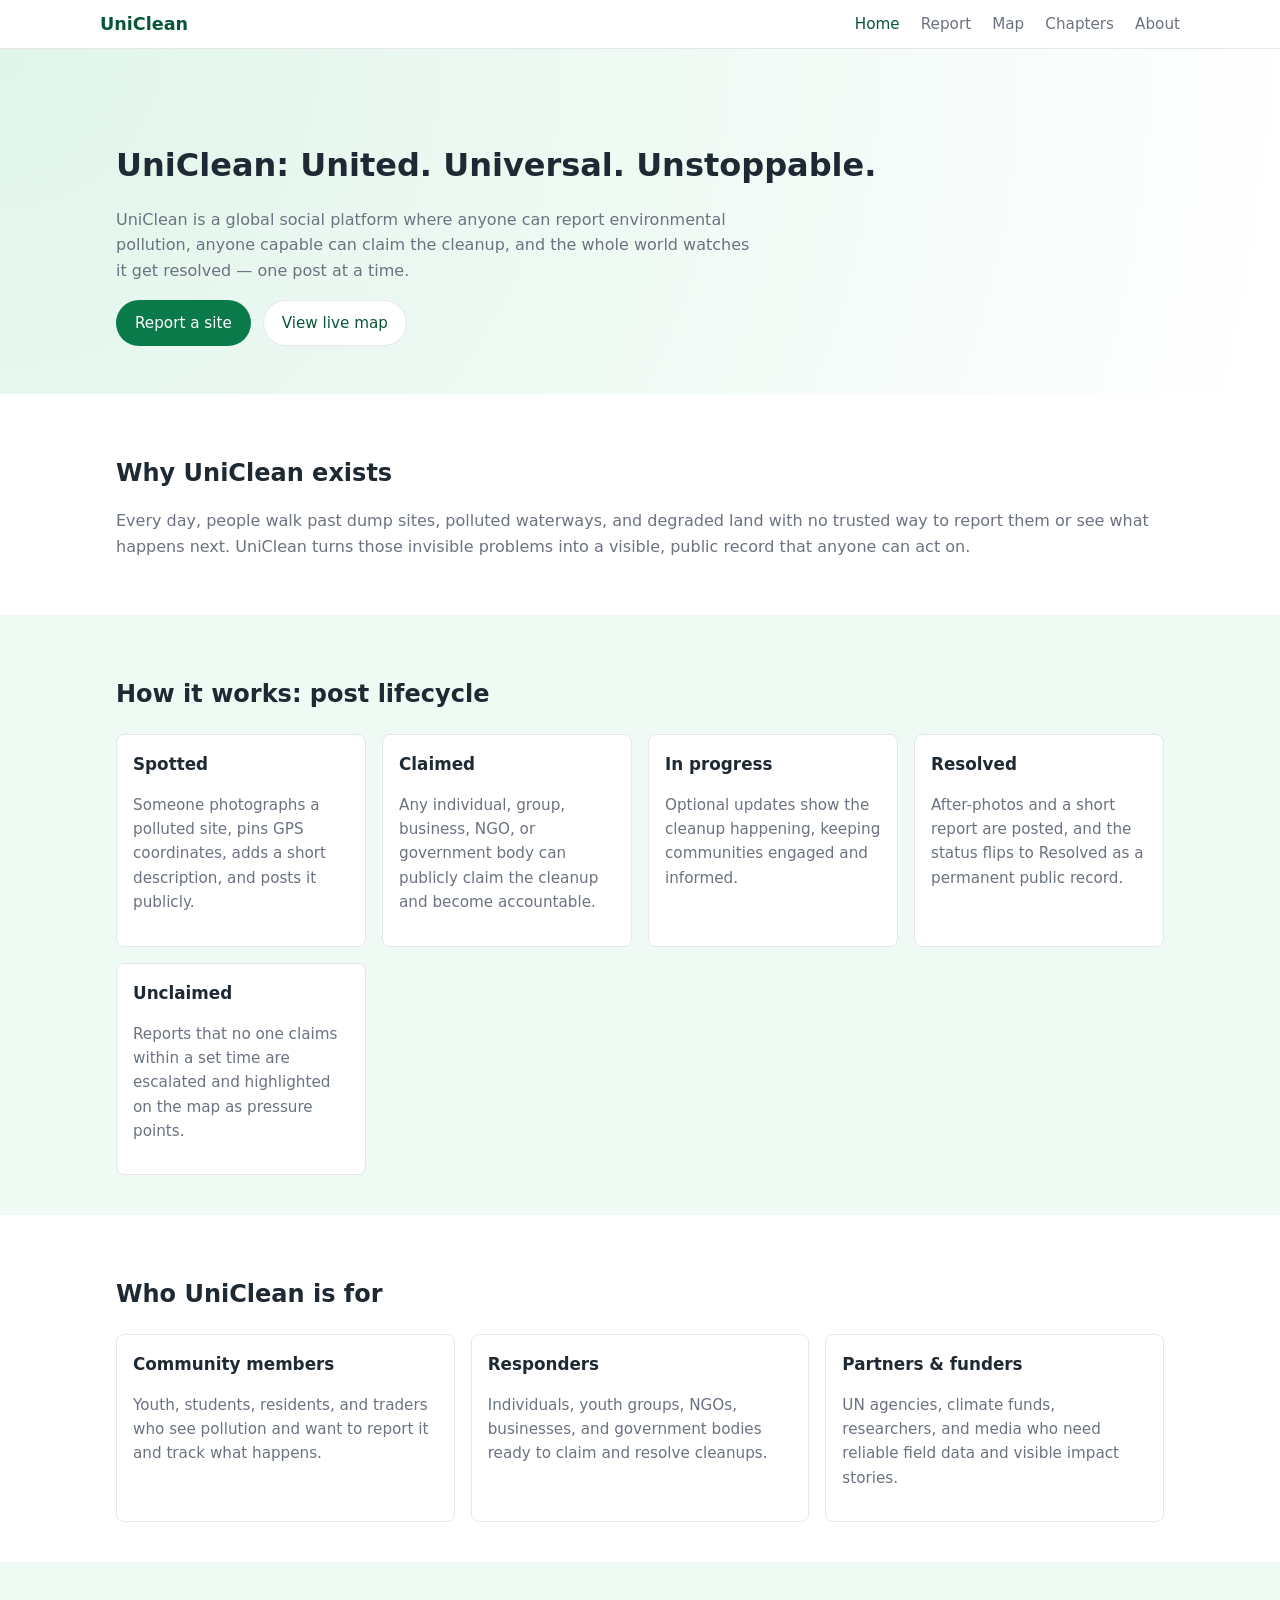
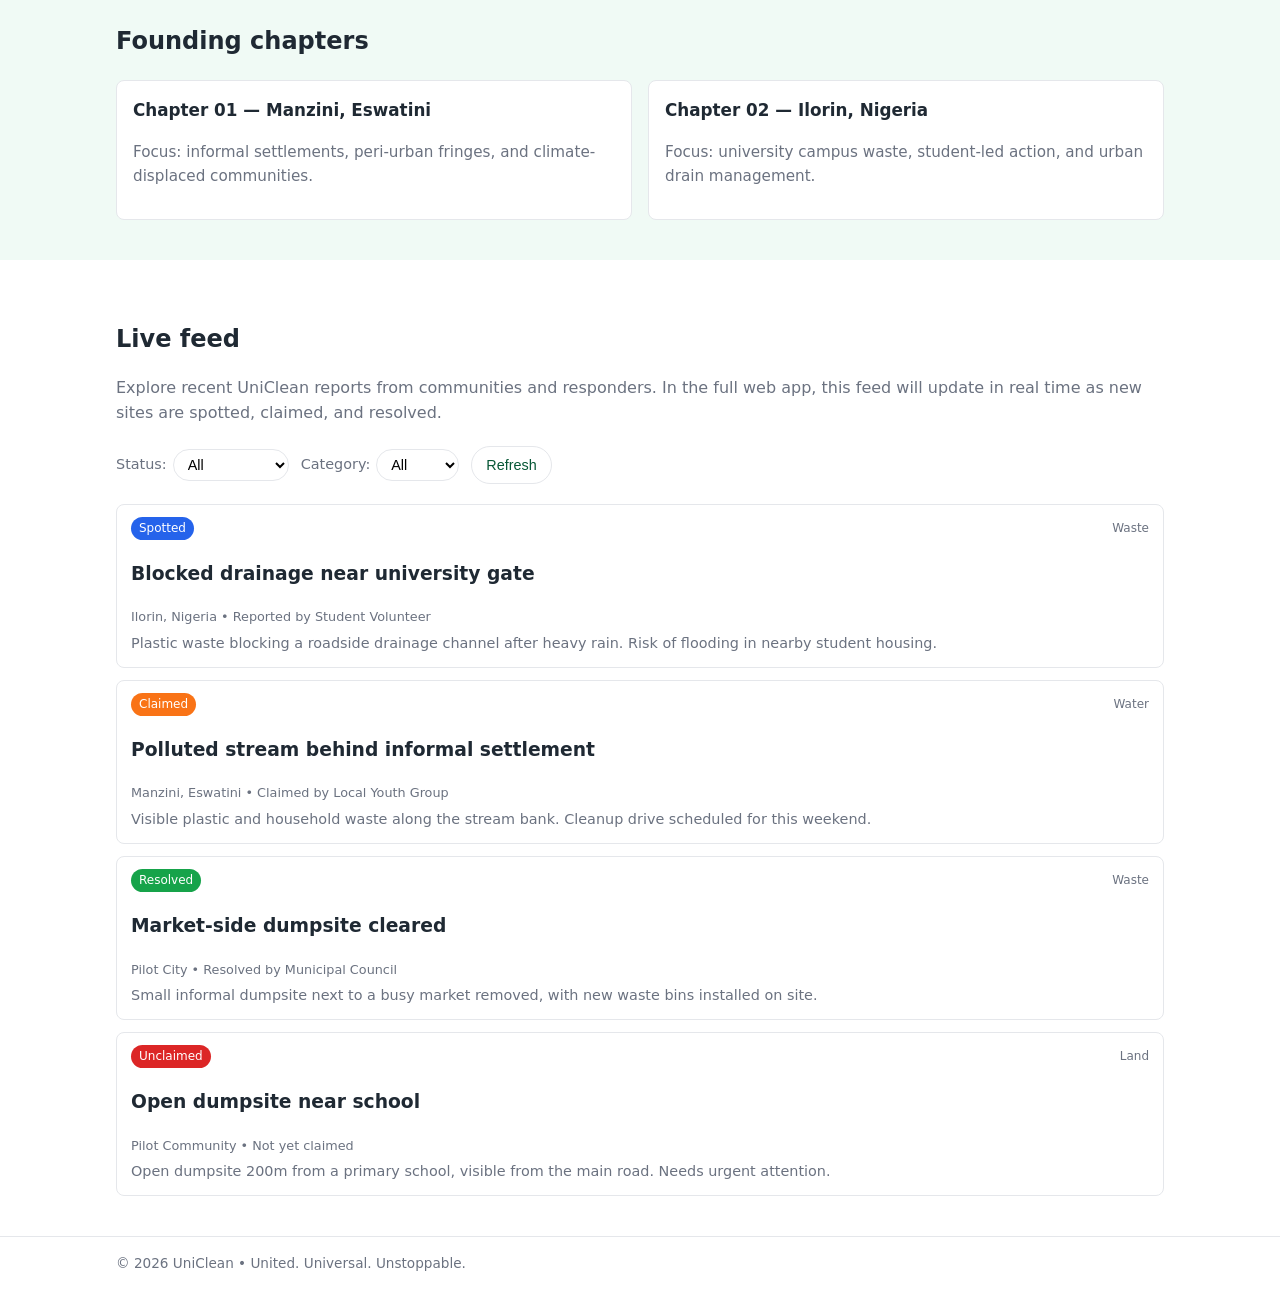
==== index.html @ eedf9c2f "Fix HTML structure and add missing script tag" ====
<!DOCTYPE html>
<html lang="en">
<head>
  <meta charset="UTF-8">
  <title>UniClean – United. Universal. Unstoppable.</title>
  <meta name="viewport" content="width=device-width, initial-scale=1">
  <link rel="stylesheet" href="styles.css">
</head>
<body>
<header class="navbar">
  <div class="container nav-content">
    <div class="logo">UniClean</div>
    <nav>
      <a href="index.html" class="active">Home</a>
      <a href="report.html">Report</a>
      <a href="map.html">Map</a>
      <a href="chapters.html">Chapters</a>
      <a href="about.html">About</a>
    </nav>
  </div>
</header>

<main>
  <section class="hero">
    <div class="container hero-content">
      <div>
        <h1>UniClean: United. Universal. Unstoppable.</h1>
        <p>
          UniClean is a global social platform where anyone can report environmental pollution,
          anyone capable can claim the cleanup, and the whole world watches it get resolved — one post at a time.
        </p>
        <div class="hero-actions">
          <a href="report.html" class="btn primary">Report a site</a>
          <a href="map.html" class="btn secondary">View live map</a>
        </div>
      </div>
    </div>
  </section>

  <section class="section">
    <div class="container">
      <h2>Why UniClean exists</h2>
      <p>
        Every day, people walk past dump sites, polluted waterways, and degraded land with no trusted way
        to report them or see what happens next. UniClean turns those invisible problems into a visible,
        public record that anyone can act on.
      </p>
    </div>
  </section>

  <section class="section alt">
    <div class="container">
      <h2>How it works: post lifecycle</h2>
      <div class="cards">
        <div class="card">
          <h3>Spotted</h3>
          <p>Someone photographs a polluted site, pins GPS coordinates, adds a short description, and posts it publicly.</p>
        </div>
        <div class="card">
          <h3>Claimed</h3>
          <p>Any individual, group, business, NGO, or government body can publicly claim the cleanup and become accountable.</p>
        </div>
        <div class="card">
          <h3>In progress</h3>
          <p>Optional updates show the cleanup happening, keeping communities engaged and informed.</p>
        </div>
        <div class="card">
          <h3>Resolved</h3>
          <p>After-photos and a short report are posted, and the status flips to Resolved as a permanent public record.</p>
        </div>
        <div class="card">
          <h3>Unclaimed</h3>
          <p>Reports that no one claims within a set time are escalated and highlighted on the map as pressure points.</p>
        </div>
      </div>
    </div>
  </section>

  <section class="section">
    <div class="container">
      <h2>Who UniClean is for</h2>
      <div class="cards">
        <div class="card">
          <h3>Community members</h3>
          <p>Youth, students, residents, and traders who see pollution and want to report it and track what happens.</p>
        </div>
        <div class="card">
          <h3>Responders</h3>
          <p>Individuals, youth groups, NGOs, businesses, and government bodies ready to claim and resolve cleanups.</p>
        </div>
        <div class="card">
          <h3>Partners & funders</h3>
          <p>UN agencies, climate funds, researchers, and media who need reliable field data and visible impact stories.</p>
        </div>
      </div>
    </div>
  </section>

  <section class="section alt">
    <div class="container">
      <h2>Founding chapters</h2>
      <div class="cards">
        <div class="card">
          <h3>Chapter 01 — Manzini, Eswatini</h3>
          <p>Focus: informal settlements, peri-urban fringes, and climate-displaced communities.</p>
        </div>
        <div class="card">
          <h3>Chapter 02 — Ilorin, Nigeria</h3>
          <p>Focus: university campus waste, student-led action, and urban drain management.</p>
        </div>
      </div>
    </div>
  </section>
</main>
    <section class="section">
    <div class="container">
      <h2>Live feed</h2>
      <p>
        Explore recent UniClean reports from communities and responders.
        In the full web app, this feed will update in real time as new sites are spotted,
        claimed, and resolved.
      </p>

      <div class="feed-filters">
        <div class="filter-group">
          <label for="statusFilter">Status:</label>
          <select id="statusFilter">
            <option value="all">All</option>
            <option value="spotted">Spotted</option>
            <option value="claimed">Claimed</option>
            <option value="in-progress">In Progress</option>
            <option value="resolved">Resolved</option>
            <option value="unclaimed">Unclaimed</option>
          </select>
        </div>

        <div class="filter-group">
          <label for="categoryFilter">Category:</label>
          <select id="categoryFilter">
            <option value="all">All</option>
            <option value="waste">Waste</option>
            <option value="water">Water</option>
            <option value="air">Air</option>
            <option value="land">Land</option>
          </select>
        </div>

        <button id="refreshFeed" class="btn secondary feed-refresh">Refresh</button>
      </div>

      <div id="feedList" class="feed-list">
        <!-- Static sample posts for now -->
        <article class="feed-item" data-status="spotted" data-category="waste">
          <div class="feed-header">
            <span class="feed-status badge spotted">Spotted</span>
            <span class="feed-category">Waste</span>
          </div>
          <h3>Blocked drainage near university gate</h3>
          <p class="feed-meta">Ilorin, Nigeria • Reported by Student Volunteer</p>
          <p class="feed-body">
            Plastic waste blocking a roadside drainage channel after heavy rain. Risk of flooding in nearby student housing.
          </p>
        </article>

        <article class="feed-item" data-status="claimed" data-category="water">
          <div class="feed-header">
            <span class="feed-status badge claimed">Claimed</span>
            <span class="feed-category">Water</span>
          </div>
          <h3>Polluted stream behind informal settlement</h3>
          <p class="feed-meta">Manzini, Eswatini • Claimed by Local Youth Group</p>
          <p class="feed-body">
            Visible plastic and household waste along the stream bank. Cleanup drive scheduled for this weekend.
          </p>
        </article>

        <article class="feed-item" data-status="resolved" data-category="waste">
          <div class="feed-header">
            <span class="feed-status badge resolved">Resolved</span>
            <span class="feed-category">Waste</span>
          </div>
          <h3>Market-side dumpsite cleared</h3>
          <p class="feed-meta">Pilot City • Resolved by Municipal Council</p>
          <p class="feed-body">
            Small informal dumpsite next to a busy market removed, with new waste bins installed on site.
          </p>
        </article>

        <article class="feed-item" data-status="unclaimed" data-category="land">
          <div class="feed-header">
            <span class="feed-status badge unclaimed">Unclaimed</span>
            <span class="feed-category">Land</span>
          </div>
          <h3>Open dumpsite near school</h3>
          <p class="feed-meta">Pilot Community • Not yet claimed</p>
          <p class="feed-body">
            Open dumpsite 200m from a primary school, visible from the main road. Needs urgent attention.
          </p>
        </article>
      </div>
    </div>
  </section>

<footer class="footer">
  <div class="container footer-content">
    <span>© 2026 UniClean • United. Universal. Unstoppable.</span>
  </div>
</footer>
 <script src="main.js"></script>
</body>
</html> 
</body>
</html>
---- styles.css ----
:root {
  --primary: #0b7a4b;
  --primary-dark: #075736;
  --secondary: #f0faf5;
  --text: #1f2933;
  --muted: #6b7280;
  --bg: #ffffff;
  --border: #e5e7eb;
  --radius: 8px;
}

*,
*::before,
*::after {
  box-sizing: border-box;
}

body {
  margin: 0;
  font-family: system-ui, -apple-system, BlinkMacSystemFont, "Segoe UI", sans-serif;
  background: var(--bg);
  color: var(--text);
  line-height: 1.6;
}

/* Layout */

.container {
  width: 100%;
  max-width: 1080px;
  margin: 0 auto;
  padding: 0 16px;
}

/* Navbar */

.navbar {
  position: sticky;
  top: 0;
  z-index: 10;
  background: rgba(255, 255, 255, 0.96);
  border-bottom: 1px solid var(--border);
  backdrop-filter: blur(8px);
}

.nav-content {
  display: flex;
  align-items: center;
  justify-content: space-between;
  padding: 10px 0;
}

.logo {
  font-weight: 700;
  font-size: 1.1rem;
  color: var(--primary-dark);
}

nav a {
  margin-left: 16px;
  text-decoration: none;
  color: var(--muted);
  font-size: 0.95rem;
}

nav a.active,
nav a:hover {
  color: var(--primary-dark);
}

/* Hero */

.hero {
  background: radial-gradient(circle at top left, #e0f5ea, #ffffff);
  padding: 64px 0 48px;
}

.hero-content {
  display: flex;
  flex-direction: column;
  gap: 24px;
}

.hero h1 {
  font-size: 2rem;
  margin-bottom: 8px;
}

.hero p {
  max-width: 640px;
  color: var(--muted);
  font-size: 1rem;
}

.hero-actions {
  margin-top: 16px;
  display: flex;
  gap: 12px;
  flex-wrap: wrap;
}

/* Buttons */

.btn {
  display: inline-block;
  padding: 10px 18px;
  border-radius: 999px;
  font-size: 0.95rem;
  text-decoration: none;
  border: 1px solid transparent;
  cursor: pointer;
}

.btn.primary {
  background: var(--primary);
  color: #ffffff;
}

.btn.primary:hover {
  background: var(--primary-dark);
}

.btn.secondary {
  background: #ffffff;
  color: var(--primary-dark);
  border-color: var(--border);
}

.btn.secondary:hover {
  border-color: var(--primary-dark);
}

/* Sections */

.section {
  padding: 40px 0;
}

.section.alt {
  background: var(--secondary);
}

.section h2 {
  font-size: 1.5rem;
  margin-bottom: 8px;
}

.section p {
  color: var(--muted);
}

/* Cards */

.cards {
  display: grid;
  grid-template-columns: repeat(auto-fit, minmax(220px, 1fr));
  gap: 16px;
  margin-top: 20px;
}

.card {
  background: #ffffff;
  border-radius: var(--radius);
  border: 1px solid var(--border);
  padding: 16px;
}

.section.alt .card {
  background: #ffffff;
}

.card h3 {
  margin-top: 0;
  margin-bottom: 6px;
  font-size: 1.05rem;
}

.card p {
  font-size: 0.95rem;
  color: var(--muted);
}

/* Footer */

.footer {
  border-top: 1px solid var(--border);
  padding: 16px 0;
  background: #ffffff;
}

.footer-content {
  font-size: 0.85rem;
  color: var(--muted);
}

/* Responsive */

@media (max-width: 640px) {
  .nav-content {
    flex-direction: column;
    align-items: flex-start;
    gap: 8px;
  }

  nav a {
    margin-left: 0;
    margin-right: 12px;
  }

  .hero {
    padding: 40px 0 32px;
  }

  .hero h1 {
    font-size: 1.6rem;
  }
}
/* Live feed */

.feed-filters {
  display: flex;
  flex-wrap: wrap;
  gap: 12px;
  align-items: center;
  margin: 20px 0;
}

.filter-group {
  display: flex;
  align-items: center;
  gap: 6px;
  font-size: 0.9rem;
}

.filter-group label {
  color: var(--muted);
}

.filter-group select {
  padding: 6px 10px;
  border-radius: 999px;
  border: 1px solid var(--border);
  background: #ffffff;
  font-size: 0.9rem;
}

.feed-refresh {
  padding-inline: 14px;
  font-size: 0.9rem;
}

.feed-list {
  display: flex;
  flex-direction: column;
  gap: 12px;
}

.feed-item {
  border: 1px solid var(--border);
  border-radius: var(--radius);
  padding: 12px 14px;
  background: #ffffff;
}

.feed-header {
  display: flex;
  align-items: center;
  justify-content: space-between;
  margin-bottom: 6px;
}

.feed-status {
  font-size: 0.75rem;
}

.badge {
  padding: 2px 8px;
  border-radius: 999px;
  color: #ffffff;
}

.badge.spotted {
  background: #2563eb;
}

.badge.claimed {
  background: #f97316;
}

.badge['in-progress'],
.badge.in-progress {
  background: #eab308;
}

.badge.resolved {
  background: #16a34a;
}

.badge.unclaimed {
  background: #dc2626;
}

.feed-category {
  font-size: 0.75rem;
  color: var(--muted);
}

.feed-meta {
  font-size: 0.8rem;
  color: var(--muted);
  margin: 0 0 4px;
}

.feed-body {
  font-size: 0.9rem;
  margin: 0;
}

@media (max-width: 640px) {
  .feed-header {
    flex-direction: column;
    align-items: flex-start;
    gap: 4px;
  }
}
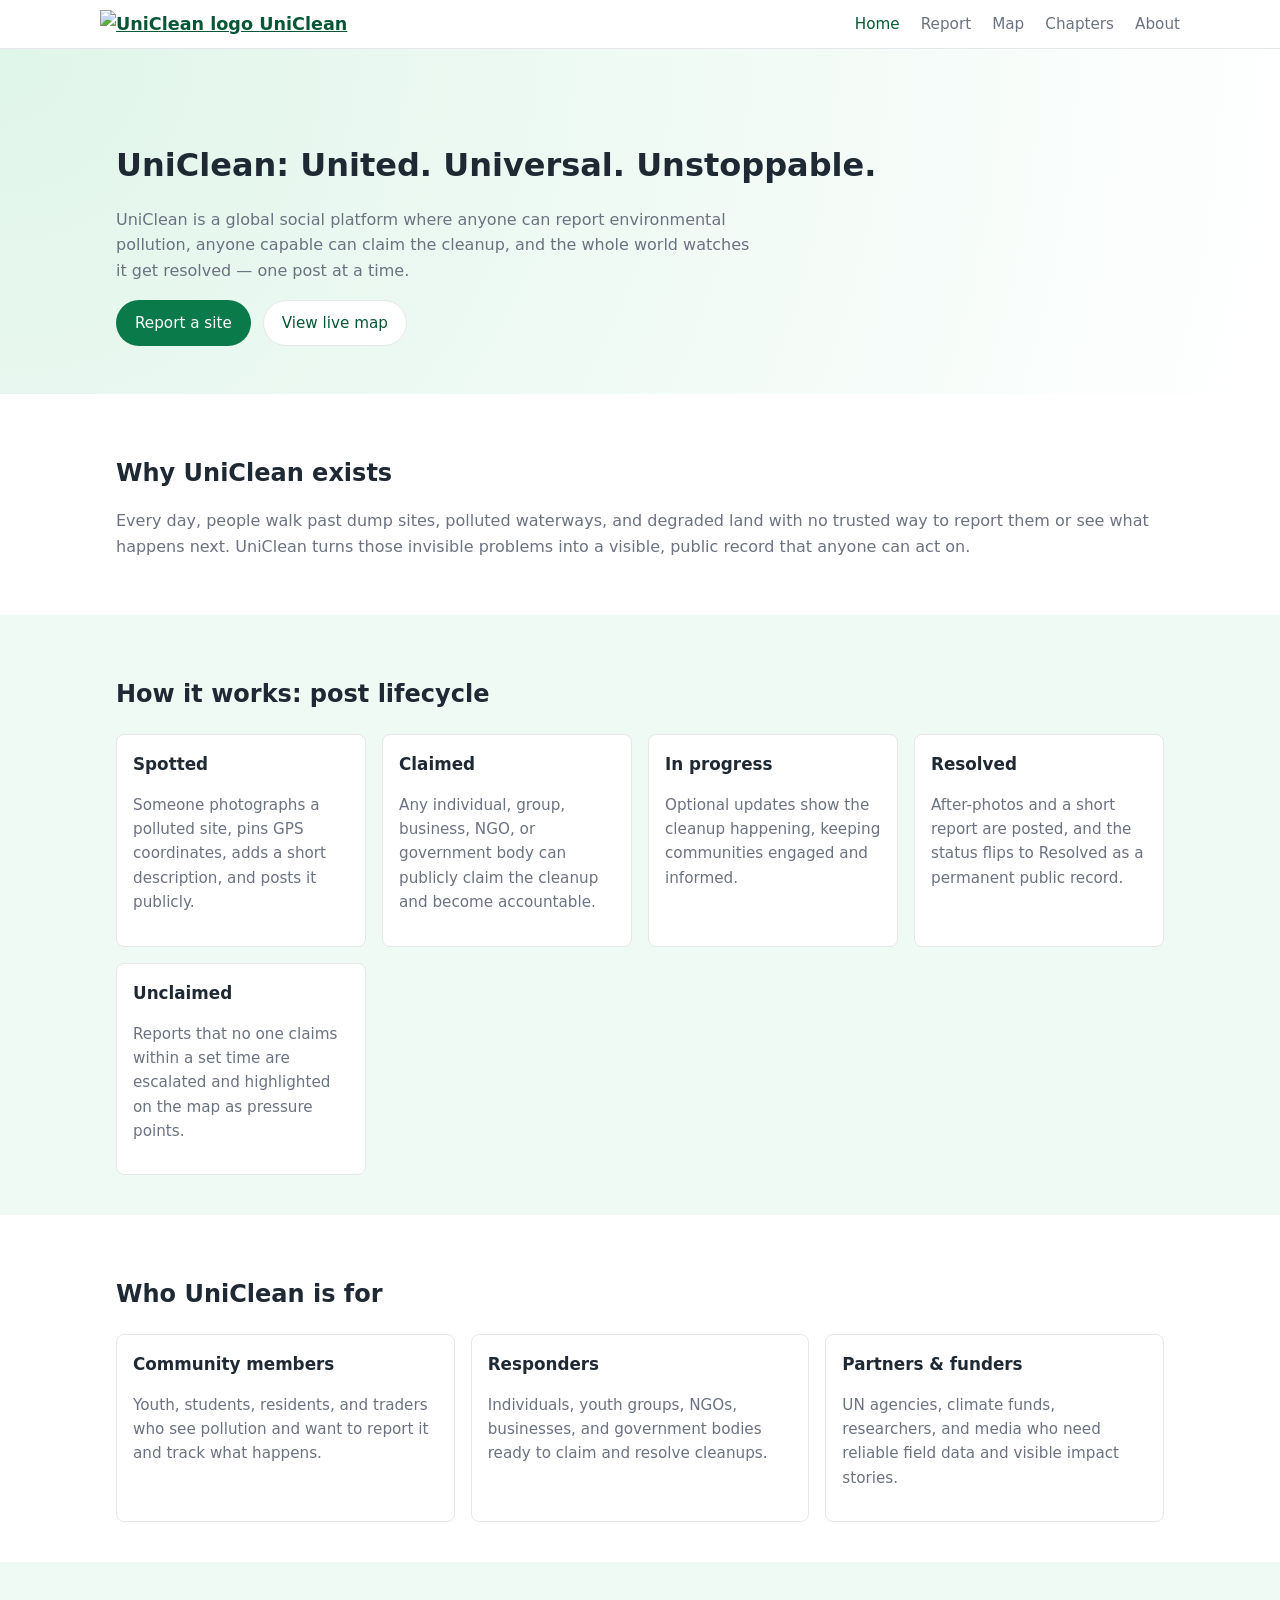
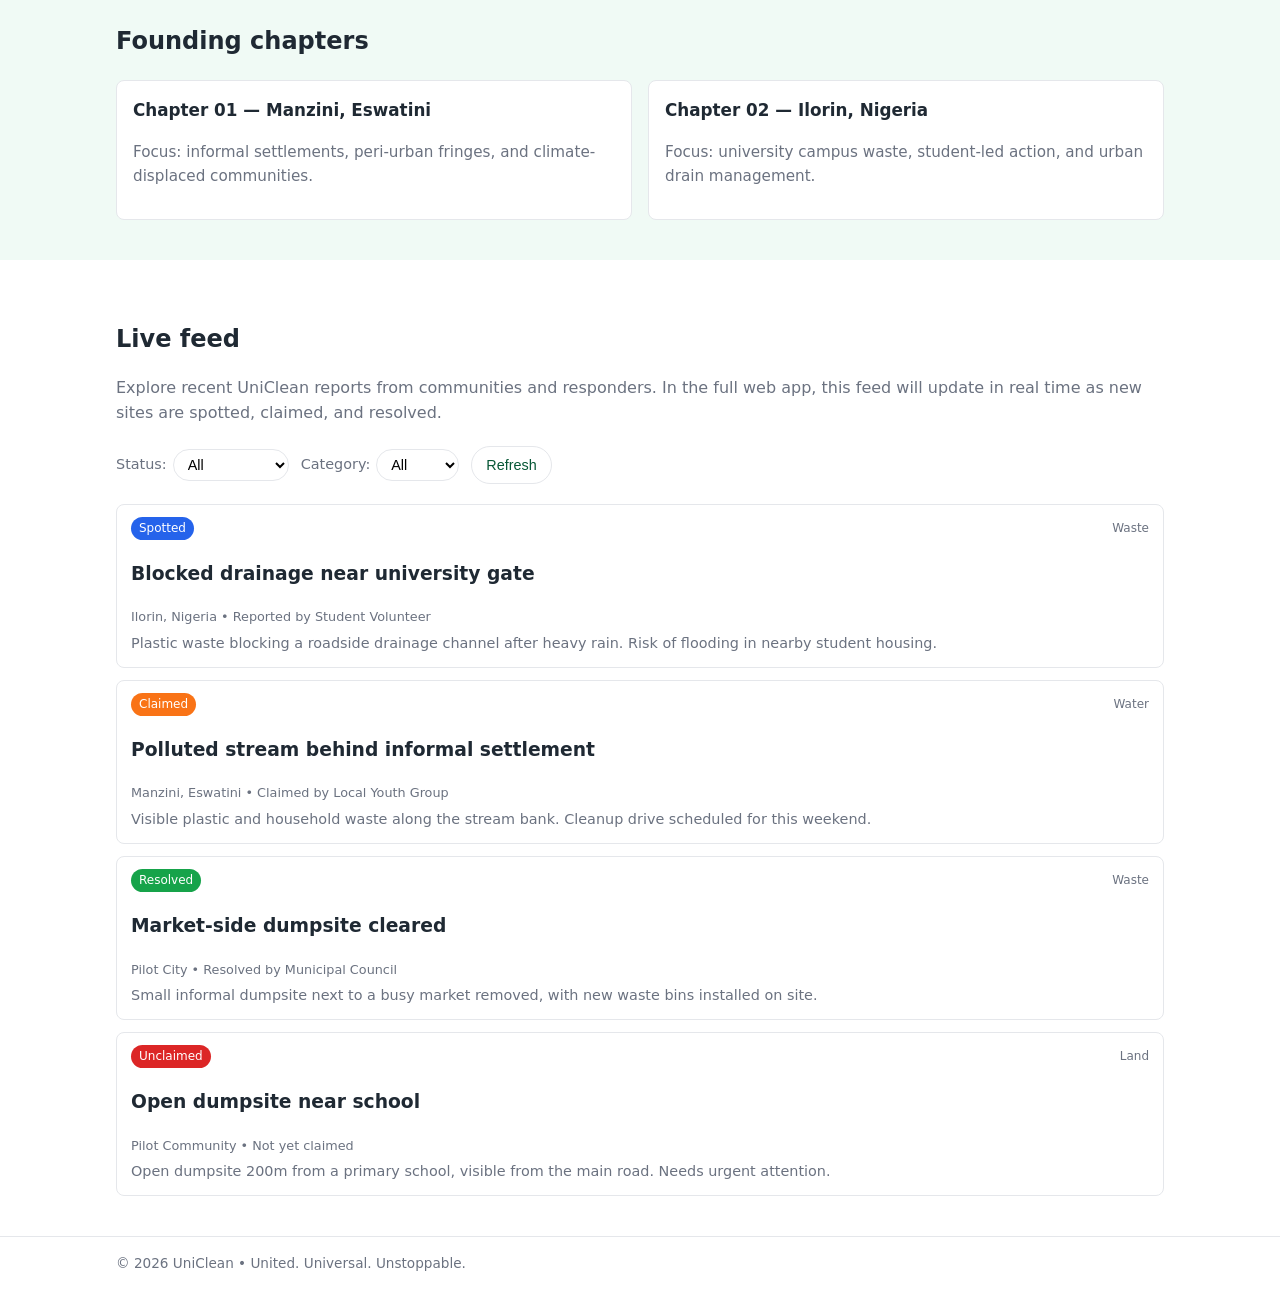
==== commit 600c634a: "Update index.html" ====
--- a/index.html
+++ b/index.html
@@ -9,7 +9,10 @@
 <body>
 <header class="navbar">
   <div class="container nav-content">
-    <div class="logo">UniClean</div>
+    <a href="index.html" class="logo">
+  <img src="logo.jpg" alt="UniClean logo">
+  <span>UniClean</span>
+</a>
     <nav>
       <a href="index.html" class="active">Home</a>
       <a href="report.html">Report</a>
@@ -206,7 +209,7 @@
     <span>© 2026 UniClean • United. Universal. Unstoppable.</span>
   </div>
 </footer>
- <script src="main.js"></script>
+<script src="main.js"></script>
 </body>
 </html> 
 </body>
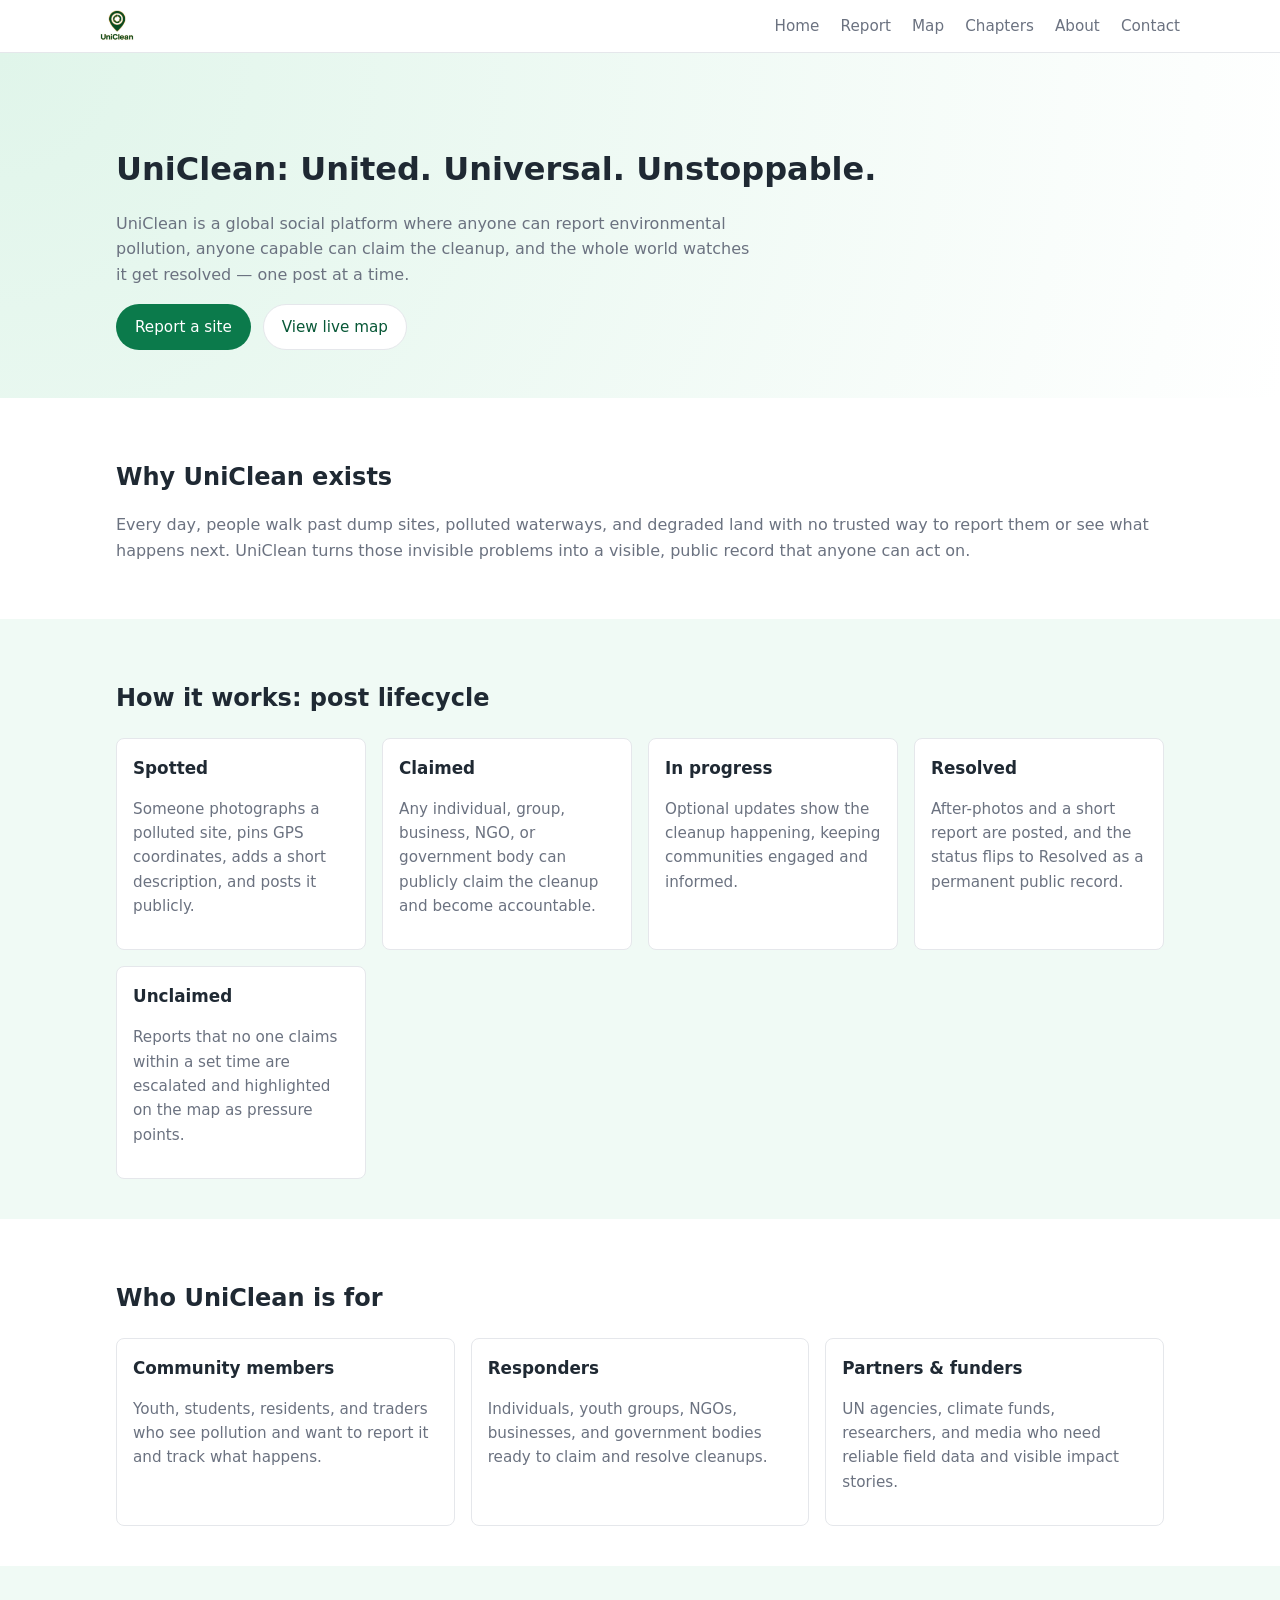
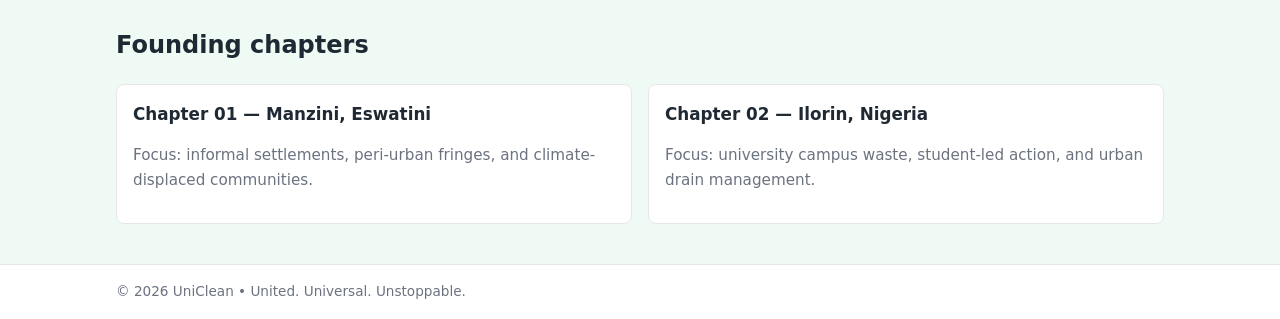
==== commit 0aa606a9: "Refactor index.html structure and add contact link" ====
--- a/index.html
+++ b/index.html
@@ -9,17 +9,17 @@
 <body>
 <header class="navbar">
   <div class="container nav-content">
-    <a href="index.html" class="logo">
+<a href="index.html" class="logo">
   <img src="logo.jpg" alt="UniClean logo">
-  <span>UniClean</span>
 </a>
     <nav>
-      <a href="index.html" class="active">Home</a>
-      <a href="report.html">Report</a>
-      <a href="map.html">Map</a>
-      <a href="chapters.html">Chapters</a>
-      <a href="about.html">About</a>
-    </nav>
+  <a href="index.html">Home</a>
+  <a href="report.html">Report</a>
+  <a href="map.html">Map</a>
+  <a href="chapters.html">Chapters</a>
+  <a href="about.html">About</a>
+  <a href="contact.html">Contact</a>
+</nav>
   </div>
 </header>
 
@@ -115,95 +115,6 @@
     </div>
   </section>
 </main>
-    <section class="section">
-    <div class="container">
-      <h2>Live feed</h2>
-      <p>
-        Explore recent UniClean reports from communities and responders.
-        In the full web app, this feed will update in real time as new sites are spotted,
-        claimed, and resolved.
-      </p>
-
-      <div class="feed-filters">
-        <div class="filter-group">
-          <label for="statusFilter">Status:</label>
-          <select id="statusFilter">
-            <option value="all">All</option>
-            <option value="spotted">Spotted</option>
-            <option value="claimed">Claimed</option>
-            <option value="in-progress">In Progress</option>
-            <option value="resolved">Resolved</option>
-            <option value="unclaimed">Unclaimed</option>
-          </select>
-        </div>
-
-        <div class="filter-group">
-          <label for="categoryFilter">Category:</label>
-          <select id="categoryFilter">
-            <option value="all">All</option>
-            <option value="waste">Waste</option>
-            <option value="water">Water</option>
-            <option value="air">Air</option>
-            <option value="land">Land</option>
-          </select>
-        </div>
-
-        <button id="refreshFeed" class="btn secondary feed-refresh">Refresh</button>
-      </div>
-
-      <div id="feedList" class="feed-list">
-        <!-- Static sample posts for now -->
-        <article class="feed-item" data-status="spotted" data-category="waste">
-          <div class="feed-header">
-            <span class="feed-status badge spotted">Spotted</span>
-            <span class="feed-category">Waste</span>
-          </div>
-          <h3>Blocked drainage near university gate</h3>
-          <p class="feed-meta">Ilorin, Nigeria • Reported by Student Volunteer</p>
-          <p class="feed-body">
-            Plastic waste blocking a roadside drainage channel after heavy rain. Risk of flooding in nearby student housing.
-          </p>
-        </article>
-
-        <article class="feed-item" data-status="claimed" data-category="water">
-          <div class="feed-header">
-            <span class="feed-status badge claimed">Claimed</span>
-            <span class="feed-category">Water</span>
-          </div>
-          <h3>Polluted stream behind informal settlement</h3>
-          <p class="feed-meta">Manzini, Eswatini • Claimed by Local Youth Group</p>
-          <p class="feed-body">
-            Visible plastic and household waste along the stream bank. Cleanup drive scheduled for this weekend.
-          </p>
-        </article>
-
-        <article class="feed-item" data-status="resolved" data-category="waste">
-          <div class="feed-header">
-            <span class="feed-status badge resolved">Resolved</span>
-            <span class="feed-category">Waste</span>
-          </div>
-          <h3>Market-side dumpsite cleared</h3>
-          <p class="feed-meta">Pilot City • Resolved by Municipal Council</p>
-          <p class="feed-body">
-            Small informal dumpsite next to a busy market removed, with new waste bins installed on site.
-          </p>
-        </article>
-
-        <article class="feed-item" data-status="unclaimed" data-category="land">
-          <div class="feed-header">
-            <span class="feed-status badge unclaimed">Unclaimed</span>
-            <span class="feed-category">Land</span>
-          </div>
-          <h3>Open dumpsite near school</h3>
-          <p class="feed-meta">Pilot Community • Not yet claimed</p>
-          <p class="feed-body">
-            Open dumpsite 200m from a primary school, visible from the main road. Needs urgent attention.
-          </p>
-        </article>
-      </div>
-    </div>
-  </section>
-
 <footer class="footer">
   <div class="container footer-content">
     <span>© 2026 UniClean • United. Universal. Unstoppable.</span>
--- a/styles.css
+++ b/styles.css
@@ -51,9 +51,21 @@
 }
 
 .logo {
+  display: flex;
+  align-items: center;
   font-weight: 700;
   font-size: 1.1rem;
   color: var(--primary-dark);
+  text-decoration: none;
+}
+.logo span {
+  margin-left: 8px;
+}
+
+.logo img {
+  height: 32px; /* adjust size as needed */
+  width: auto;
+  display: block;
 }
 
 nav a {
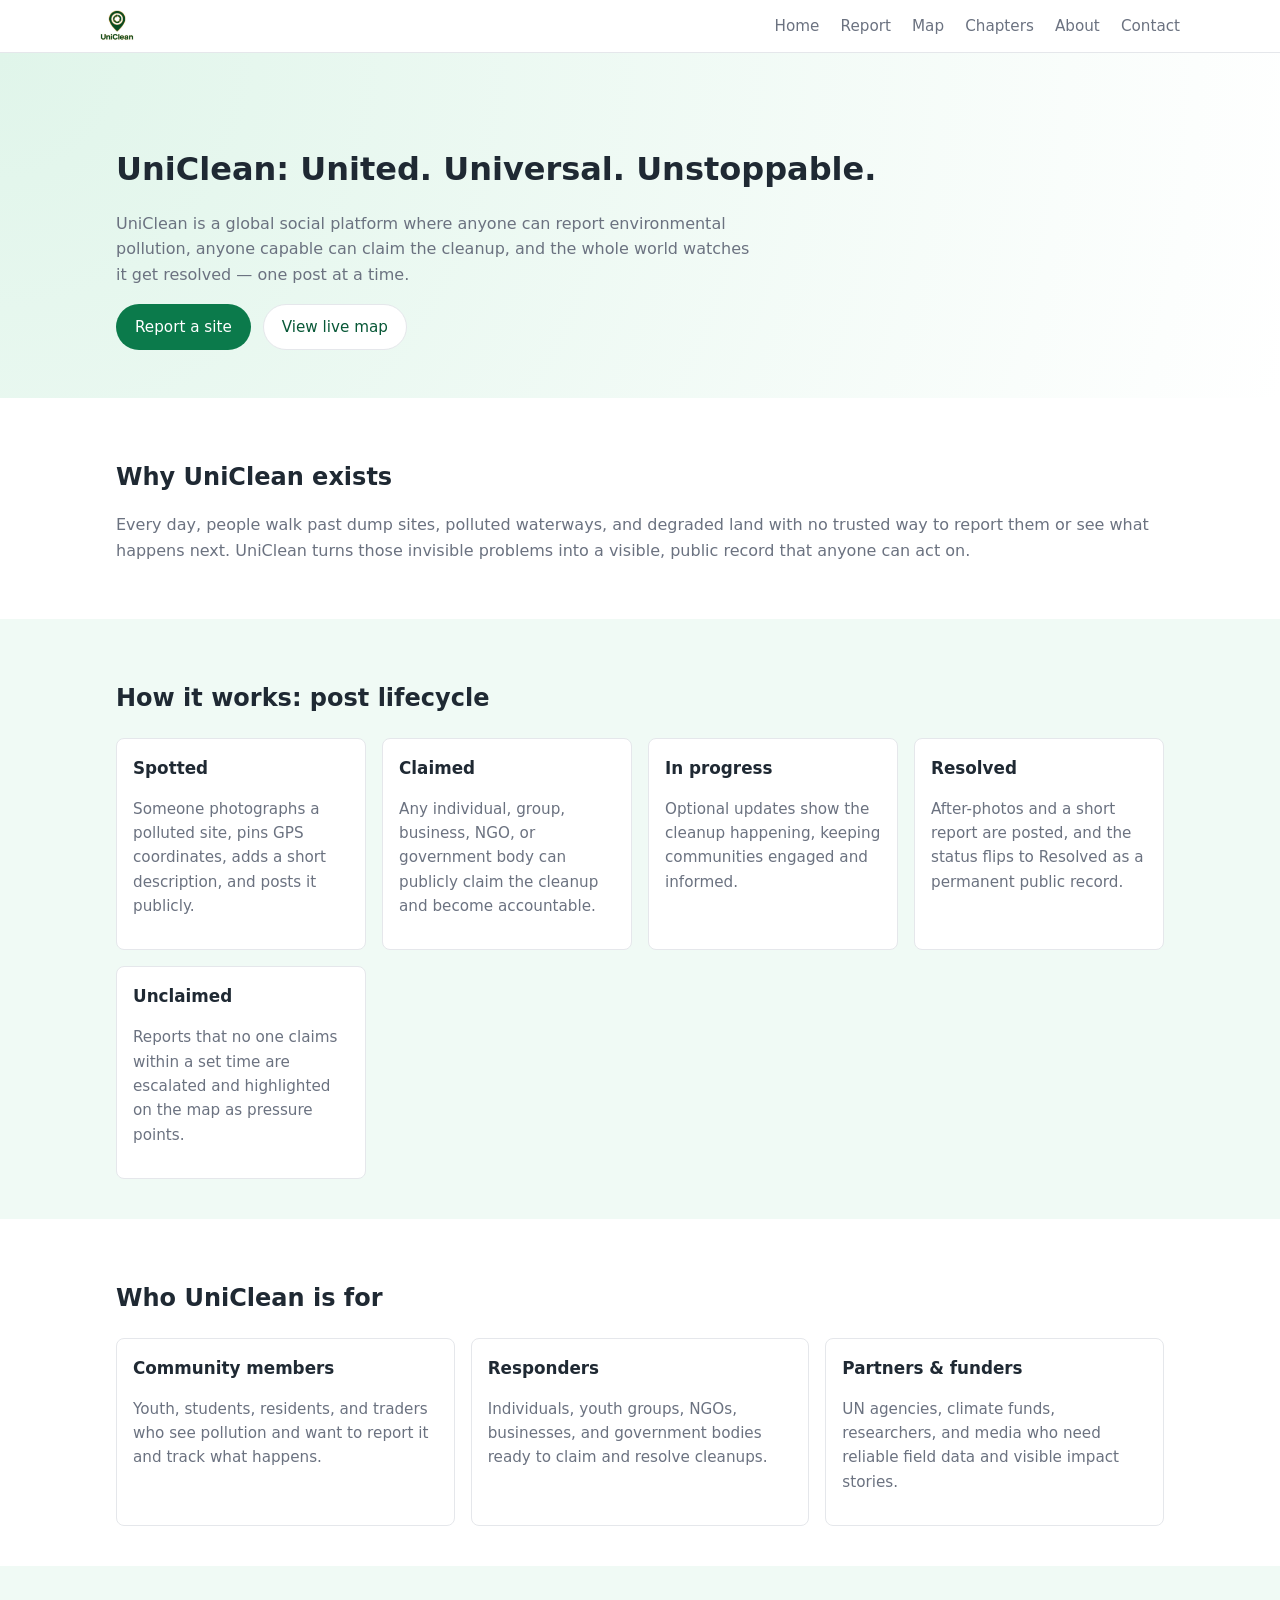
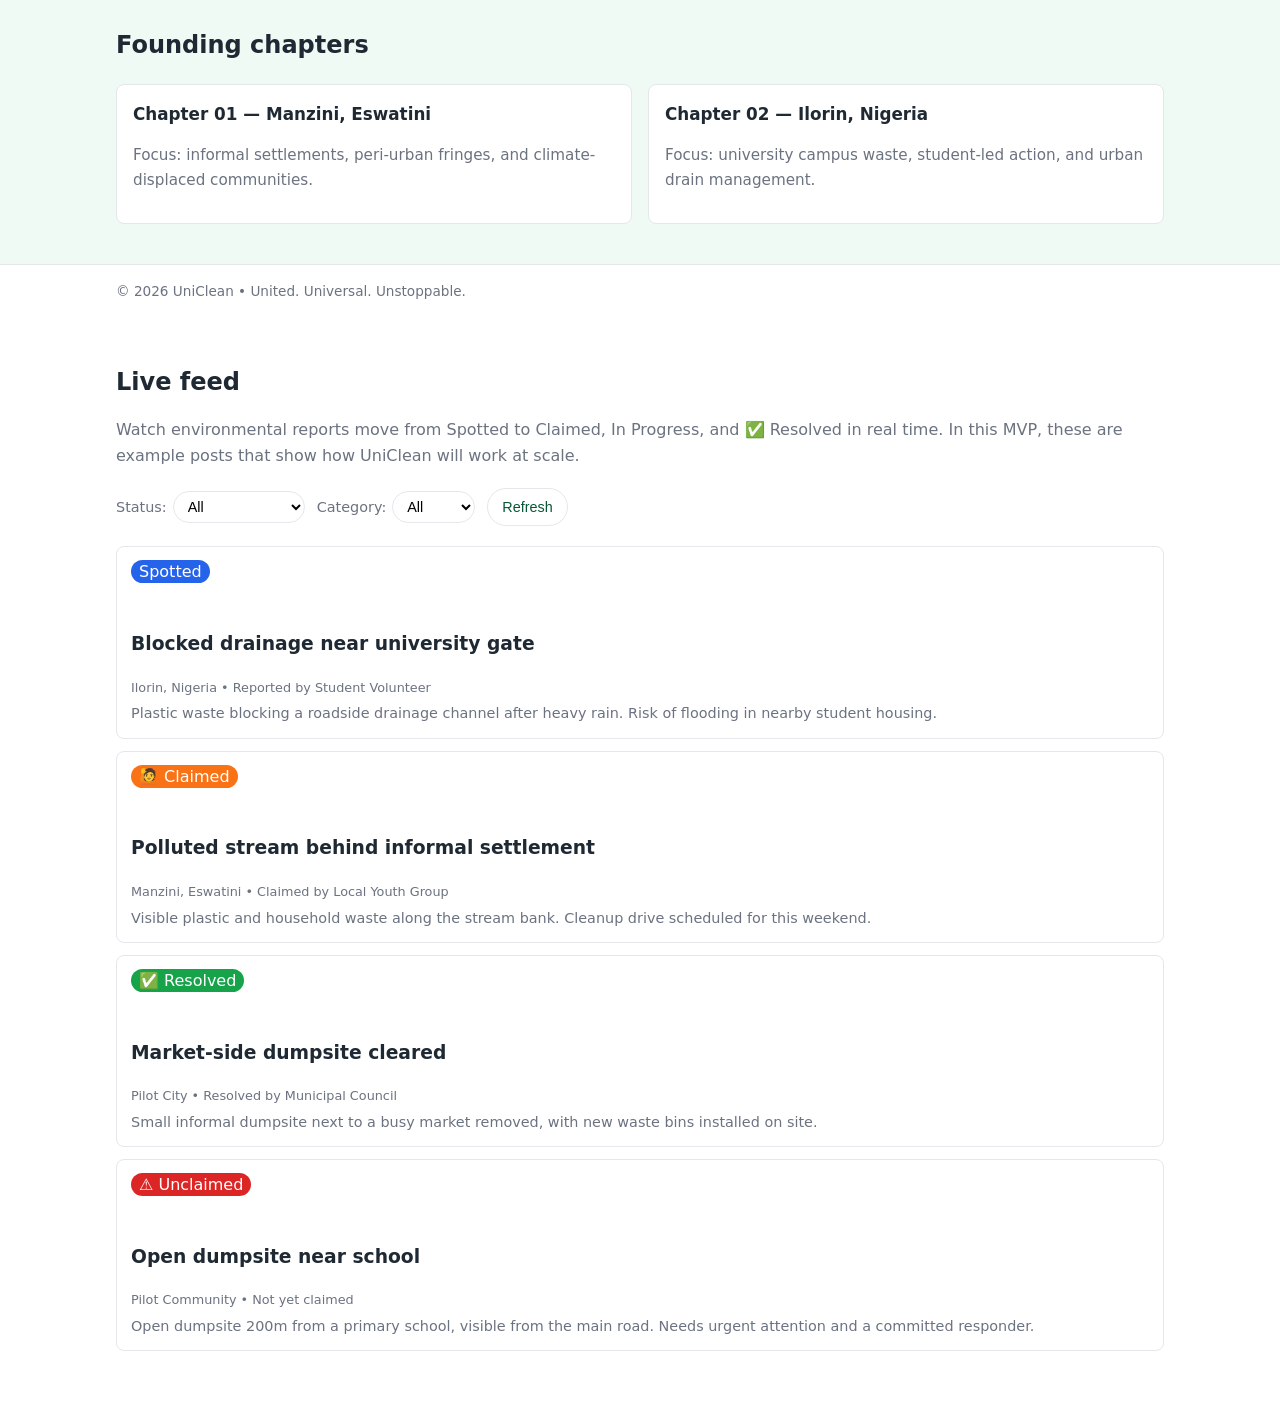
==== commit ffdc25b3: "Implement live feed for environmental reports Added a live feed section to display environmental rep" ====
--- a/index.html
+++ b/index.html
@@ -119,6 +119,105 @@
   <div class="container footer-content">
     <span>© 2026 UniClean • United. Universal. Unstoppable.</span>
   </div>
+  <section class="section">
+  <div class="container">
+    <h2>Live feed</h2>
+    <p>
+      Watch environmental reports move from Spotted to Claimed, In Progress, and ✅ Resolved in real time.
+      In this MVP, these are example posts that show how UniClean will work at scale.
+    </p>
+
+    <div class="feed-filters">
+      <div class="filter-group">
+        <label for="statusFilter">Status:</label>
+        <select id="statusFilter">
+          <option value="all">All</option>
+          <option value="spotted">Spotted</option>
+          <option value="claimed">🙋 Claimed</option>
+          <option value="in-progress">In Progress</option>
+          <option value="resolved">✅ Resolved</option>
+          <option value="unclaimed">⚠️ Unclaimed</option>
+        </select>
+      </div>
+
+      <div class="filter-group">
+        <label for="categoryFilter">Category:</label>
+        <select id="categoryFilter">
+          <option value="all">All</option>
+          <option value="waste">Waste</option>
+          <option value="water">Water</option>
+          <option value="air">Air</option>
+          <option value="land">Land</option>
+        </select>
+      </div>
+
+      <button id="refreshFeed" class="btn secondary feed-refresh">Refresh</button>
+    </div>
+
+    <div id="feedList" class="feed-list">
+      <!-- Static sample posts for now -->
+      <article class="feed-item" data-status="spotted" data-category="waste">
+        <div class="feed-top">
+          <div class="feed-badges">
+            <span class="badge status spotted">Spotted</span>
+            <span class="badge category">Waste</span>
+          </div>
+          <span class="badge severity severity-medium">Medium impact</span>
+        </div>
+        <h3>Blocked drainage near university gate</h3>
+        <p class="feed-meta">Ilorin, Nigeria • Reported by Student Volunteer</p>
+        <p class="feed-body">
+          Plastic waste blocking a roadside drainage channel after heavy rain. Risk of flooding in nearby student housing.
+        </p>
+      </article>
+
+      <article class="feed-item" data-status="claimed" data-category="water">
+        <div class="feed-top">
+          <div class="feed-badges">
+            <span class="badge status claimed">🙋 Claimed</span>
+            <span class="badge category">Water</span>
+          </div>
+          <span class="badge severity severity-high">High impact</span>
+        </div>
+        <h3>Polluted stream behind informal settlement</h3>
+        <p class="feed-meta">Manzini, Eswatini • Claimed by Local Youth Group</p>
+        <p class="feed-body">
+          Visible plastic and household waste along the stream bank. Cleanup drive scheduled for this weekend.
+        </p>
+      </article>
+
+      <article class="feed-item" data-status="resolved" data-category="waste">
+        <div class="feed-top">
+          <div class="feed-badges">
+            <span class="badge status resolved">✅ Resolved</span>
+            <span class="badge category">Waste</span>
+          </div>
+          <span class="badge severity severity-low">Low impact (now)</span>
+        </div>
+        <h3>Market-side dumpsite cleared</h3>
+        <p class="feed-meta">Pilot City • Resolved by Municipal Council</p>
+        <p class="feed-body">
+          Small informal dumpsite next to a busy market removed, with new waste bins installed on site.
+        </p>
+      </article>
+
+      <article class="feed-item" data-status="unclaimed" data-category="land">
+        <div class="feed-top">
+          <div class="feed-badges">
+            <span class="badge status unclaimed">⚠️ Unclaimed</span>
+            <span class="badge category">Land</span>
+          </div>
+          <span class="badge severity severity-high">High impact</span>
+        </div>
+        <h3>Open dumpsite near school</h3>
+        <p class="feed-meta">Pilot Community • Not yet claimed</p>
+        <p class="feed-body">
+          Open dumpsite 200m from a primary school, visible from the main road. Needs urgent attention and a committed responder.
+        </p>
+      </article>
+    </div>
+  </div>
+</section>
 </footer>
 <script src="main.js"></script>
 </body>
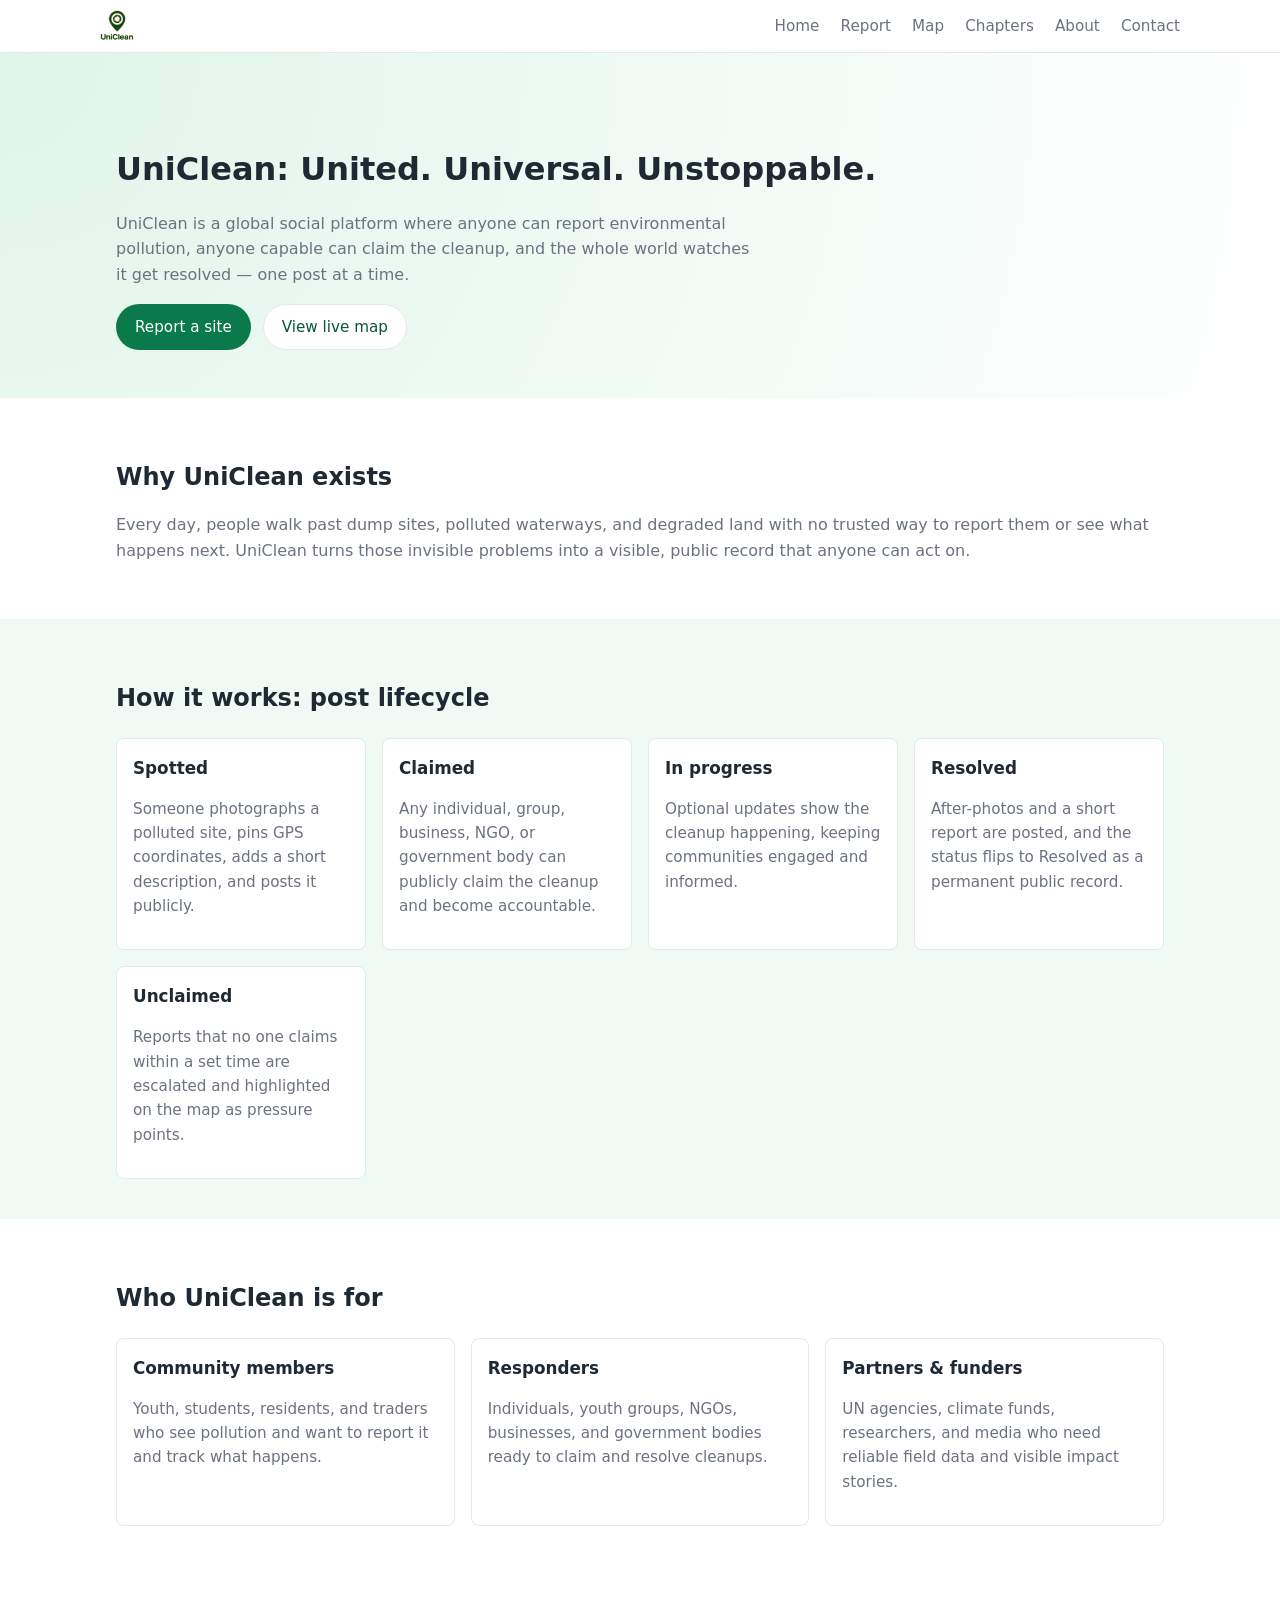
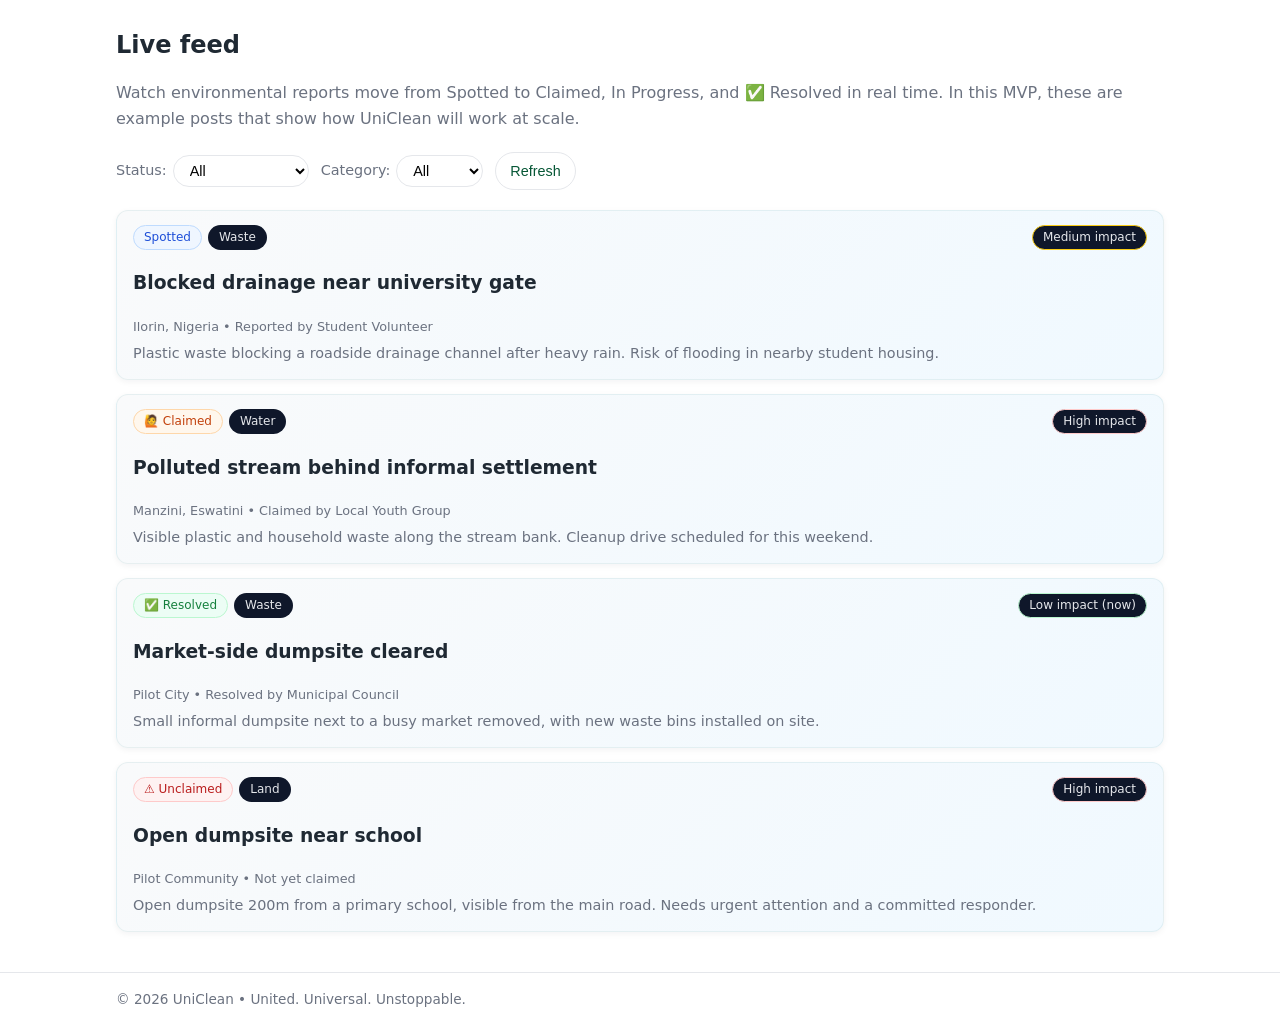
==== commit 88031662: "Fix HTML formatting and remove duplicates" ====
--- a/index.html
+++ b/index.html
@@ -98,28 +98,7 @@
       </div>
     </div>
   </section>
-
-  <section class="section alt">
-    <div class="container">
-      <h2>Founding chapters</h2>
-      <div class="cards">
-        <div class="card">
-          <h3>Chapter 01 — Manzini, Eswatini</h3>
-          <p>Focus: informal settlements, peri-urban fringes, and climate-displaced communities.</p>
-        </div>
-        <div class="card">
-          <h3>Chapter 02 — Ilorin, Nigeria</h3>
-          <p>Focus: university campus waste, student-led action, and urban drain management.</p>
-        </div>
-      </div>
-    </div>
-  </section>
-</main>
-<footer class="footer">
-  <div class="container footer-content">
-    <span>© 2026 UniClean • United. Universal. Unstoppable.</span>
-  </div>
-  <section class="section">
+ <section class="section">
   <div class="container">
     <h2>Live feed</h2>
     <p>
@@ -218,7 +197,12 @@
     </div>
   </div>
 </section>
-</footer>
+</main>
+<footer class="footer">
+  <div class="container footer-content">
+    <span>© 2026 UniClean • United. Universal. Unstoppable.</span>
+  </div>
+  </footer>
 <script src="main.js"></script>
 </body>
 </html> 
--- a/styles.css
+++ b/styles.css
@@ -249,7 +249,7 @@
 }
 
 .filter-group select {
-  padding: 6px 10px;
+  padding: 6px 12px;
   border-radius: 999px;
   border: 1px solid var(--border);
   background: #ffffff;
@@ -264,58 +264,102 @@
 .feed-list {
   display: flex;
   flex-direction: column;
-  gap: 12px;
+  gap: 14px;
 }
 
 .feed-item {
-  border: 1px solid var(--border);
-  border-radius: var(--radius);
-  padding: 12px 14px;
-  background: #ffffff;
-}
-
-.feed-header {
-  display: flex;
-  align-items: center;
+  border-radius: 12px;
+  padding: 14px 16px;
+  background: linear-gradient(135deg, #f9fafb, #f0f9ff);
+  border: 1px solid rgba(15, 118, 110, 0.08);
+  box-shadow: 0 2px 6px rgba(15, 23, 42, 0.05);
+}
+
+.feed-top {
+  display: flex;
   justify-content: space-between;
+  align-items: center;
+  gap: 8px;
   margin-bottom: 6px;
 }
 
-.feed-status {
+.feed-badges {
+  display: flex;
+  flex-wrap: wrap;
+  gap: 6px;
+}
+
+/* Badges */
+
+.badge {
+  display: inline-flex;
+  align-items: center;
+  padding: 2px 10px;
+  border-radius: 999px;
   font-size: 0.75rem;
-}
-
-.badge {
-  padding: 2px 8px;
-  border-radius: 999px;
-  color: #ffffff;
-}
-
-.badge.spotted {
-  background: #2563eb;
-}
-
-.badge.claimed {
-  background: #f97316;
-}
-
-.badge['in-progress'],
-.badge.in-progress {
-  background: #eab308;
-}
-
-.badge.resolved {
-  background: #16a34a;
-}
-
-.badge.unclaimed {
-  background: #dc2626;
-}
-
-.feed-category {
-  font-size: 0.75rem;
-  color: var(--muted);
-}
+  font-weight: 500;
+  border: 1px solid transparent;
+}
+
+.badge.status.spotted {
+  background: #eff6ff;
+  color: #1d4ed8;
+  border-color: #bfdbfe;
+}
+
+.badge.status.claimed {
+  background: #fff7ed;
+  color: #c2410c;
+  border-color: #fed7aa;
+}
+
+.badge.status.in-progress {
+  background: #fefce8;
+  color: #854d0e;
+  border-color: #fef08a;
+}
+
+.badge.status.resolved {
+  background: #ecfdf5;
+  color: #15803d;
+  border-color: #bbf7d0;
+}
+
+.badge.status.unclaimed {
+  background: #fef2f2;
+  color: #b91c1c;
+  border-color: #fecaca;
+}
+
+.badge.category {
+  background: #0f172a;
+  color: #e5e7eb;
+}
+
+.badge.severity {
+  background: #0f172a;
+  color: #e5e7eb;
+}
+
+.severity-low {
+  background: #ecfdf5;
+  color: #166534;
+  border-color: #bbf7d0;
+}
+
+.severity-medium {
+  background: #fefce8;
+  color: #854d0e;
+  border-color: #facc15;
+}
+
+.severity-high {
+  background: #fef2f2;
+  color: #b91c1c;
+  border-color: #fecaca;
+}
+
+/* Text */
 
 .feed-meta {
   font-size: 0.8rem;
@@ -328,8 +372,10 @@
   margin: 0;
 }
 
+/* Responsive */
+
 @media (max-width: 640px) {
-  .feed-header {
+  .feed-top {
     flex-direction: column;
     align-items: flex-start;
     gap: 4px;
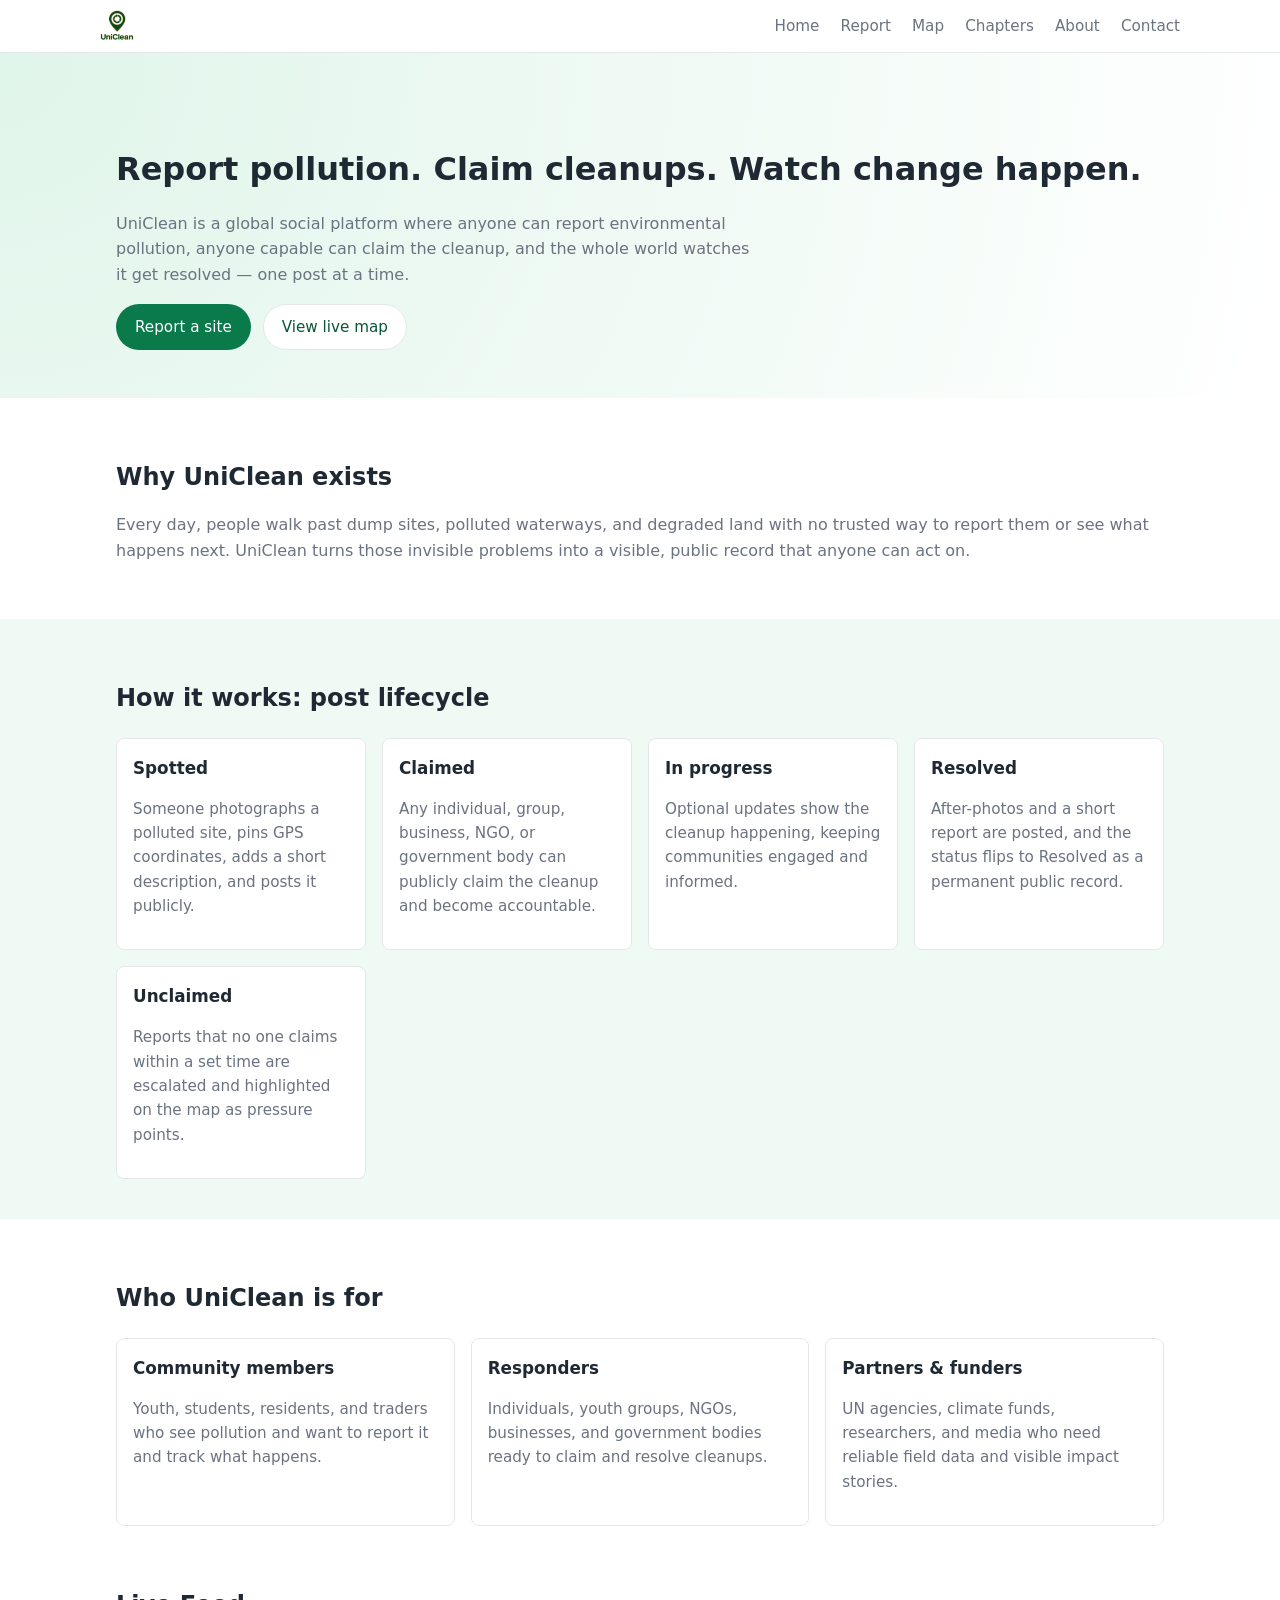
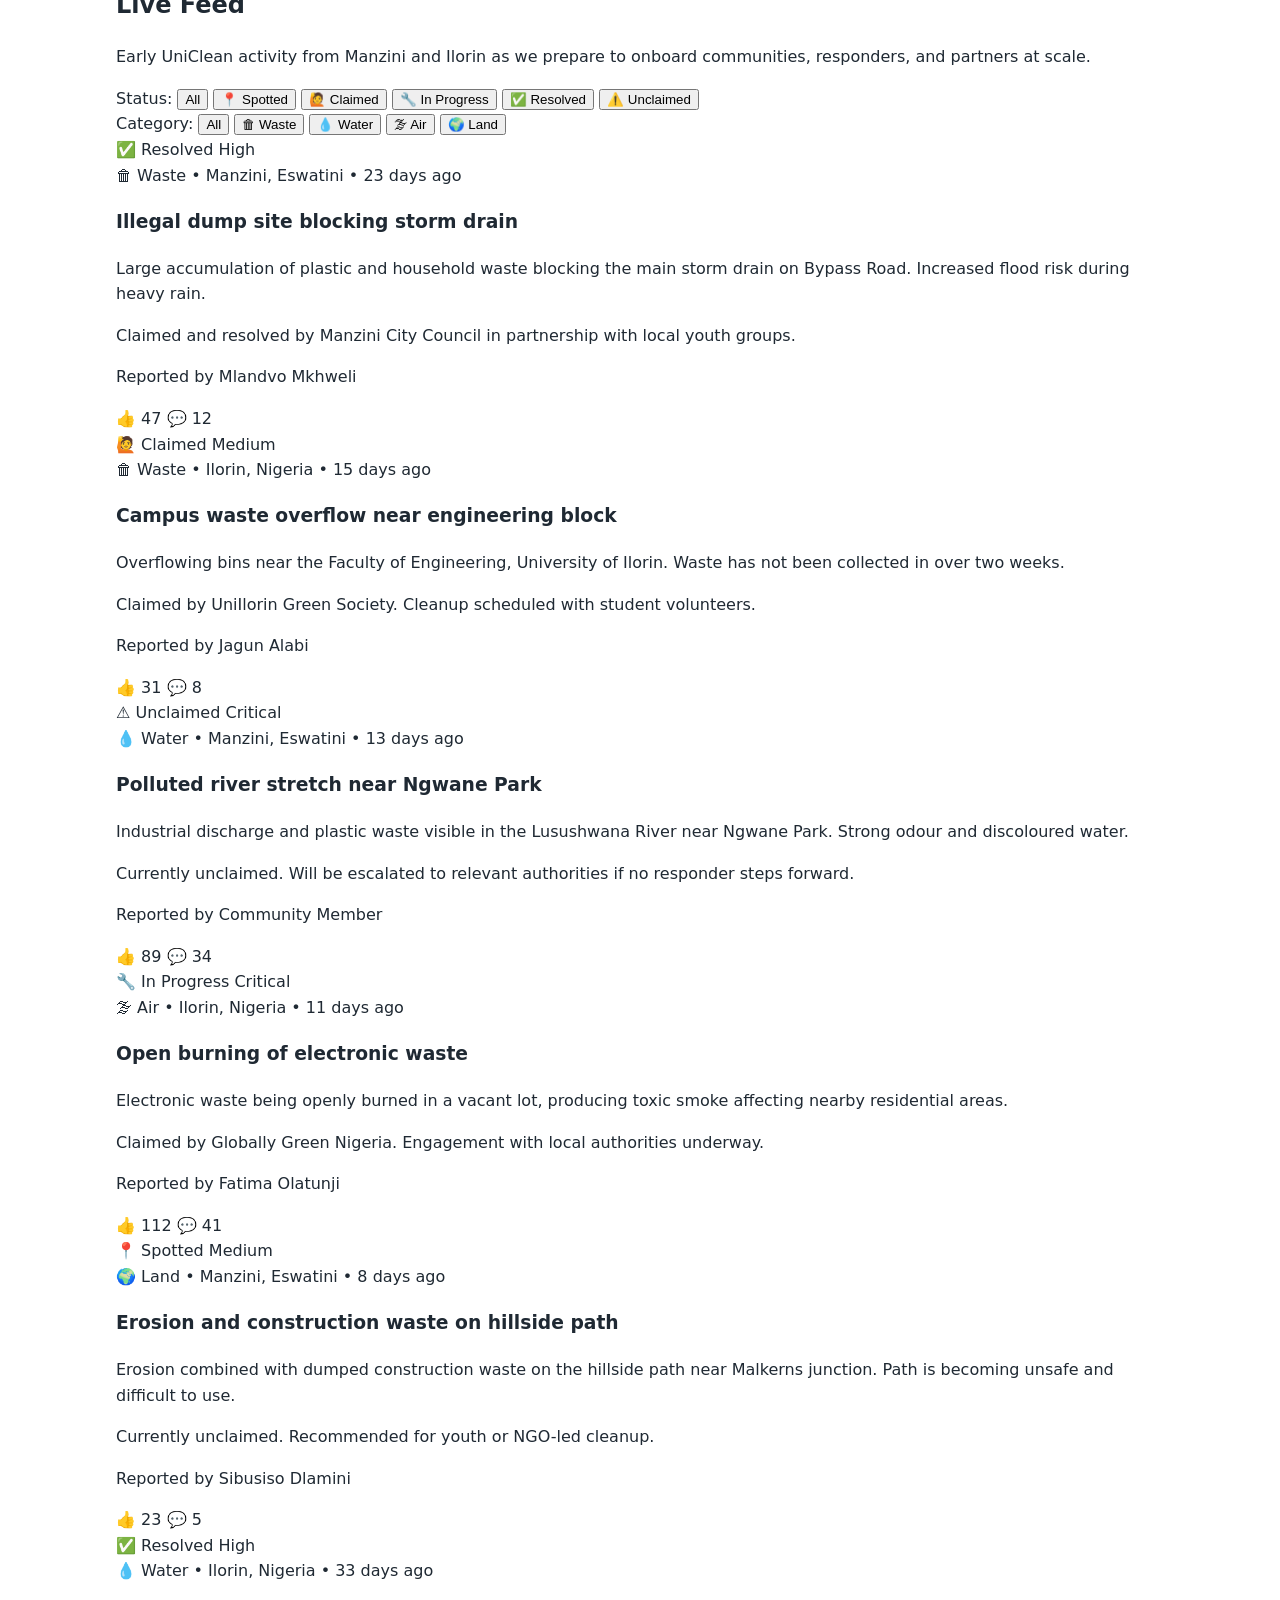
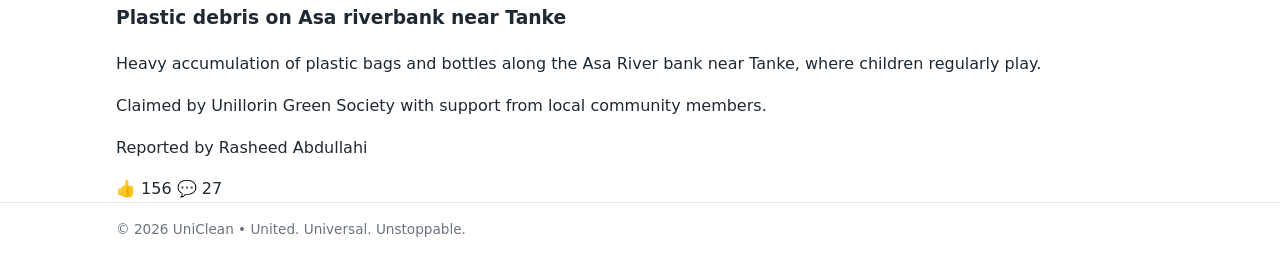
==== commit 714e47b5: "Update index.html" ====
--- a/index.html
+++ b/index.html
@@ -27,7 +27,7 @@
   <section class="hero">
     <div class="container hero-content">
       <div>
-        <h1>UniClean: United. Universal. Unstoppable.</h1>
+        <h1>Report pollution. Claim cleanups. Watch change happen.</h1>
         <p>
           UniClean is a global social platform where anyone can report environmental pollution,
           anyone capable can claim the cleanup, and the whole world watches it get resolved — one post at a time.
@@ -98,101 +98,216 @@
       </div>
     </div>
   </section>
- <section class="section">
+ <section class="uc-section">
   <div class="container">
-    <h2>Live feed</h2>
-    <p>
-      Watch environmental reports move from Spotted to Claimed, In Progress, and ✅ Resolved in real time.
-      In this MVP, these are example posts that show how UniClean will work at scale.
-    </p>
-
-    <div class="feed-filters">
-      <div class="filter-group">
-        <label for="statusFilter">Status:</label>
-        <select id="statusFilter">
-          <option value="all">All</option>
-          <option value="spotted">Spotted</option>
-          <option value="claimed">🙋 Claimed</option>
-          <option value="in-progress">In Progress</option>
-          <option value="resolved">✅ Resolved</option>
-          <option value="unclaimed">⚠️ Unclaimed</option>
-        </select>
-      </div>
-
-      <div class="filter-group">
-        <label for="categoryFilter">Category:</label>
-        <select id="categoryFilter">
-          <option value="all">All</option>
-          <option value="waste">Waste</option>
-          <option value="water">Water</option>
-          <option value="air">Air</option>
-          <option value="land">Land</option>
-        </select>
-      </div>
-
-      <button id="refreshFeed" class="btn secondary feed-refresh">Refresh</button>
-    </div>
-
-    <div id="feedList" class="feed-list">
-      <!-- Static sample posts for now -->
-      <article class="feed-item" data-status="spotted" data-category="waste">
-        <div class="feed-top">
-          <div class="feed-badges">
-            <span class="badge status spotted">Spotted</span>
-            <span class="badge category">Waste</span>
-          </div>
-          <span class="badge severity severity-medium">Medium impact</span>
-        </div>
-        <h3>Blocked drainage near university gate</h3>
-        <p class="feed-meta">Ilorin, Nigeria • Reported by Student Volunteer</p>
-        <p class="feed-body">
-          Plastic waste blocking a roadside drainage channel after heavy rain. Risk of flooding in nearby student housing.
-        </p>
-      </article>
-
-      <article class="feed-item" data-status="claimed" data-category="water">
-        <div class="feed-top">
-          <div class="feed-badges">
-            <span class="badge status claimed">🙋 Claimed</span>
-            <span class="badge category">Water</span>
-          </div>
-          <span class="badge severity severity-high">High impact</span>
-        </div>
-        <h3>Polluted stream behind informal settlement</h3>
-        <p class="feed-meta">Manzini, Eswatini • Claimed by Local Youth Group</p>
-        <p class="feed-body">
-          Visible plastic and household waste along the stream bank. Cleanup drive scheduled for this weekend.
-        </p>
-      </article>
-
-      <article class="feed-item" data-status="resolved" data-category="waste">
-        <div class="feed-top">
-          <div class="feed-badges">
-            <span class="badge status resolved">✅ Resolved</span>
-            <span class="badge category">Waste</span>
-          </div>
-          <span class="badge severity severity-low">Low impact (now)</span>
-        </div>
-        <h3>Market-side dumpsite cleared</h3>
-        <p class="feed-meta">Pilot City • Resolved by Municipal Council</p>
-        <p class="feed-body">
-          Small informal dumpsite next to a busy market removed, with new waste bins installed on site.
-        </p>
-      </article>
-
-      <article class="feed-item" data-status="unclaimed" data-category="land">
-        <div class="feed-top">
-          <div class="feed-badges">
-            <span class="badge status unclaimed">⚠️ Unclaimed</span>
-            <span class="badge category">Land</span>
-          </div>
-          <span class="badge severity severity-high">High impact</span>
-        </div>
-        <h3>Open dumpsite near school</h3>
-        <p class="feed-meta">Pilot Community • Not yet claimed</p>
-        <p class="feed-body">
-          Open dumpsite 200m from a primary school, visible from the main road. Needs urgent attention and a committed responder.
-        </p>
+    <div class="uc-section-header">
+      <h2>Live Feed</h2>
+      <p>
+        Early UniClean activity from Manzini and Ilorin as we prepare to onboard
+        communities, responders, and partners at scale.
+      </p>
+    </div>
+
+    <div class="uc-filters">
+      <div class="uc-filter-group" data-filter-group="status">
+        <span class="uc-filter-label">Status:</span>
+        <button class="uc-chip uc-chip-active" data-value="all">All</button>
+        <button class="uc-chip" data-value="spotted">📍 Spotted</button>
+        <button class="uc-chip" data-value="claimed">🙋 Claimed</button>
+        <button class="uc-chip" data-value="in-progress">🔧 In Progress</button>
+        <button class="uc-chip" data-value="resolved">✅ Resolved</button>
+        <button class="uc-chip" data-value="unclaimed">⚠️ Unclaimed</button>
+      </div>
+
+      <div class="uc-filter-group" data-filter-group="category">
+        <span class="uc-filter-label">Category:</span>
+        <button class="uc-chip uc-chip-active" data-value="all">All</button>
+        <button class="uc-chip" data-value="waste">🗑 Waste</button>
+        <button class="uc-chip" data-value="water">💧 Water</button>
+        <button class="uc-chip" data-value="air">🌫 Air</button>
+        <button class="uc-chip" data-value="land">🌍 Land</button>
+      </div>
+    </div>
+
+    <div class="uc-feed" id="ucFeed">
+      <!-- Card 1 -->
+      <article class="uc-card uc-card-resolved"
+        data-status="resolved"
+        data-category="waste">
+        <div class="uc-card-status">
+          <span class="uc-status-pill uc-status-resolved">✅ Resolved</span>
+          <span class="uc-pill uc-pill-high">High</span>
+        </div>
+        <div class="uc-card-meta">
+          <span>🗑 Waste</span>
+          <span>•</span>
+          <span>Manzini, Eswatini</span>
+          <span>•</span>
+          <span>23 days ago</span>
+        </div>
+        <h3>Illegal dump site blocking storm drain</h3>
+        <p>
+          Large accumulation of plastic and household waste blocking the main
+          storm drain on Bypass Road. Increased flood risk during heavy rain.
+        </p>
+        <p class="uc-card-detail">
+          Claimed and resolved by Manzini City Council in partnership with local youth groups.
+        </p>
+        <p class="uc-card-author">Reported by Mlandvo Mkhweli</p>
+        <div class="uc-card-actions">
+          <span>👍 47</span>
+          <span>💬 12</span>
+        </div>
+      </article>
+
+      <!-- Card 2 -->
+      <article class="uc-card uc-card-claimed"
+        data-status="claimed"
+        data-category="waste">
+        <div class="uc-card-status">
+          <span class="uc-status-pill uc-status-claimed">🙋 Claimed</span>
+          <span class="uc-pill uc-pill-medium">Medium</span>
+        </div>
+        <div class="uc-card-meta">
+          <span>🗑 Waste</span>
+          <span>•</span>
+          <span>Ilorin, Nigeria</span>
+          <span>•</span>
+          <span>15 days ago</span>
+        </div>
+        <h3>Campus waste overflow near engineering block</h3>
+        <p>
+          Overflowing bins near the Faculty of Engineering, University of Ilorin.
+          Waste has not been collected in over two weeks.
+        </p>
+        <p class="uc-card-detail">
+          Claimed by UniIlorin Green Society. Cleanup scheduled with student volunteers.
+        </p>
+        <p class="uc-card-author">Reported by Jagun Alabi</p>
+        <div class="uc-card-actions">
+          <span>👍 31</span>
+          <span>💬 8</span>
+        </div>
+      </article>
+
+      <!-- Card 3 -->
+      <article class="uc-card uc-card-unclaimed"
+        data-status="unclaimed"
+        data-category="water">
+        <div class="uc-card-status">
+          <span class="uc-status-pill uc-status-unclaimed">⚠️ Unclaimed</span>
+          <span class="uc-pill uc-pill-critical">Critical</span>
+        </div>
+        <div class="uc-card-meta">
+          <span>💧 Water</span>
+          <span>•</span>
+          <span>Manzini, Eswatini</span>
+          <span>•</span>
+          <span>13 days ago</span>
+        </div>
+        <h3>Polluted river stretch near Ngwane Park</h3>
+        <p>
+          Industrial discharge and plastic waste visible in the Lusushwana River near
+          Ngwane Park. Strong odour and discoloured water.
+        </p>
+        <p class="uc-card-detail">
+          Currently unclaimed. Will be escalated to relevant authorities if no responder steps forward.
+        </p>
+        <p class="uc-card-author">Reported by Community Member</p>
+        <div class="uc-card-actions">
+          <span>👍 89</span>
+          <span>💬 34</span>
+        </div>
+      </article>
+
+      <!-- Card 4 -->
+      <article class="uc-card uc-card-progress"
+        data-status="in-progress"
+        data-category="air">
+        <div class="uc-card-status">
+          <span class="uc-status-pill uc-status-progress">🔧 In Progress</span>
+          <span class="uc-pill uc-pill-critical">Critical</span>
+        </div>
+        <div class="uc-card-meta">
+          <span>🌫 Air</span>
+          <span>•</span>
+          <span>Ilorin, Nigeria</span>
+          <span>•</span>
+          <span>11 days ago</span>
+        </div>
+        <h3>Open burning of electronic waste</h3>
+        <p>
+          Electronic waste being openly burned in a vacant lot, producing toxic smoke
+          affecting nearby residential areas.
+        </p>
+        <p class="uc-card-detail">
+          Claimed by Globally Green Nigeria. Engagement with local authorities underway.
+        </p>
+        <p class="uc-card-author">Reported by Fatima Olatunji</p>
+        <div class="uc-card-actions">
+          <span>👍 112</span>
+          <span>💬 41</span>
+        </div>
+      </article>
+
+      <!-- Card 5 -->
+      <article class="uc-card uc-card-spotted"
+        data-status="spotted"
+        data-category="land">
+        <div class="uc-card-status">
+          <span class="uc-status-pill uc-status-spotted">📍 Spotted</span>
+          <span class="uc-pill uc-pill-medium">Medium</span>
+        </div>
+        <div class="uc-card-meta">
+          <span>🌍 Land</span>
+          <span>•</span>
+          <span>Manzini, Eswatini</span>
+          <span>•</span>
+          <span>8 days ago</span>
+        </div>
+        <h3>Erosion and construction waste on hillside path</h3>
+        <p>
+          Erosion combined with dumped construction waste on the hillside path near
+          Malkerns junction. Path is becoming unsafe and difficult to use.
+        </p>
+        <p class="uc-card-detail">
+          Currently unclaimed. Recommended for youth or NGO-led cleanup.
+        </p>
+        <p class="uc-card-author">Reported by Sibusiso Dlamini</p>
+        <div class="uc-card-actions">
+          <span>👍 23</span>
+          <span>💬 5</span>
+        </div>
+      </article>
+
+      <!-- Card 6 -->
+      <article class="uc-card uc-card-resolved"
+        data-status="resolved"
+        data-category="water">
+        <div class="uc-card-status">
+          <span class="uc-status-pill uc-status-resolved">✅ Resolved</span>
+          <span class="uc-pill uc-pill-high">High</span>
+        </div>
+        <div class="uc-card-meta">
+          <span>💧 Water</span>
+          <span>•</span>
+          <span>Ilorin, Nigeria</span>
+          <span>•</span>
+          <span>33 days ago</span>
+        </div>
+        <h3>Plastic debris on Asa riverbank near Tanke</h3>
+        <p>
+          Heavy accumulation of plastic bags and bottles along the Asa River bank near
+          Tanke, where children regularly play.
+        </p>
+        <p class="uc-card-detail">
+          Claimed by UniIlorin Green Society with support from local community members.
+        </p>
+        <p class="uc-card-author">Reported by Rasheed Abdullahi</p>
+        <div class="uc-card-actions">
+          <span>👍 156</span>
+          <span>💬 27</span>
+        </div>
       </article>
     </div>
   </div>
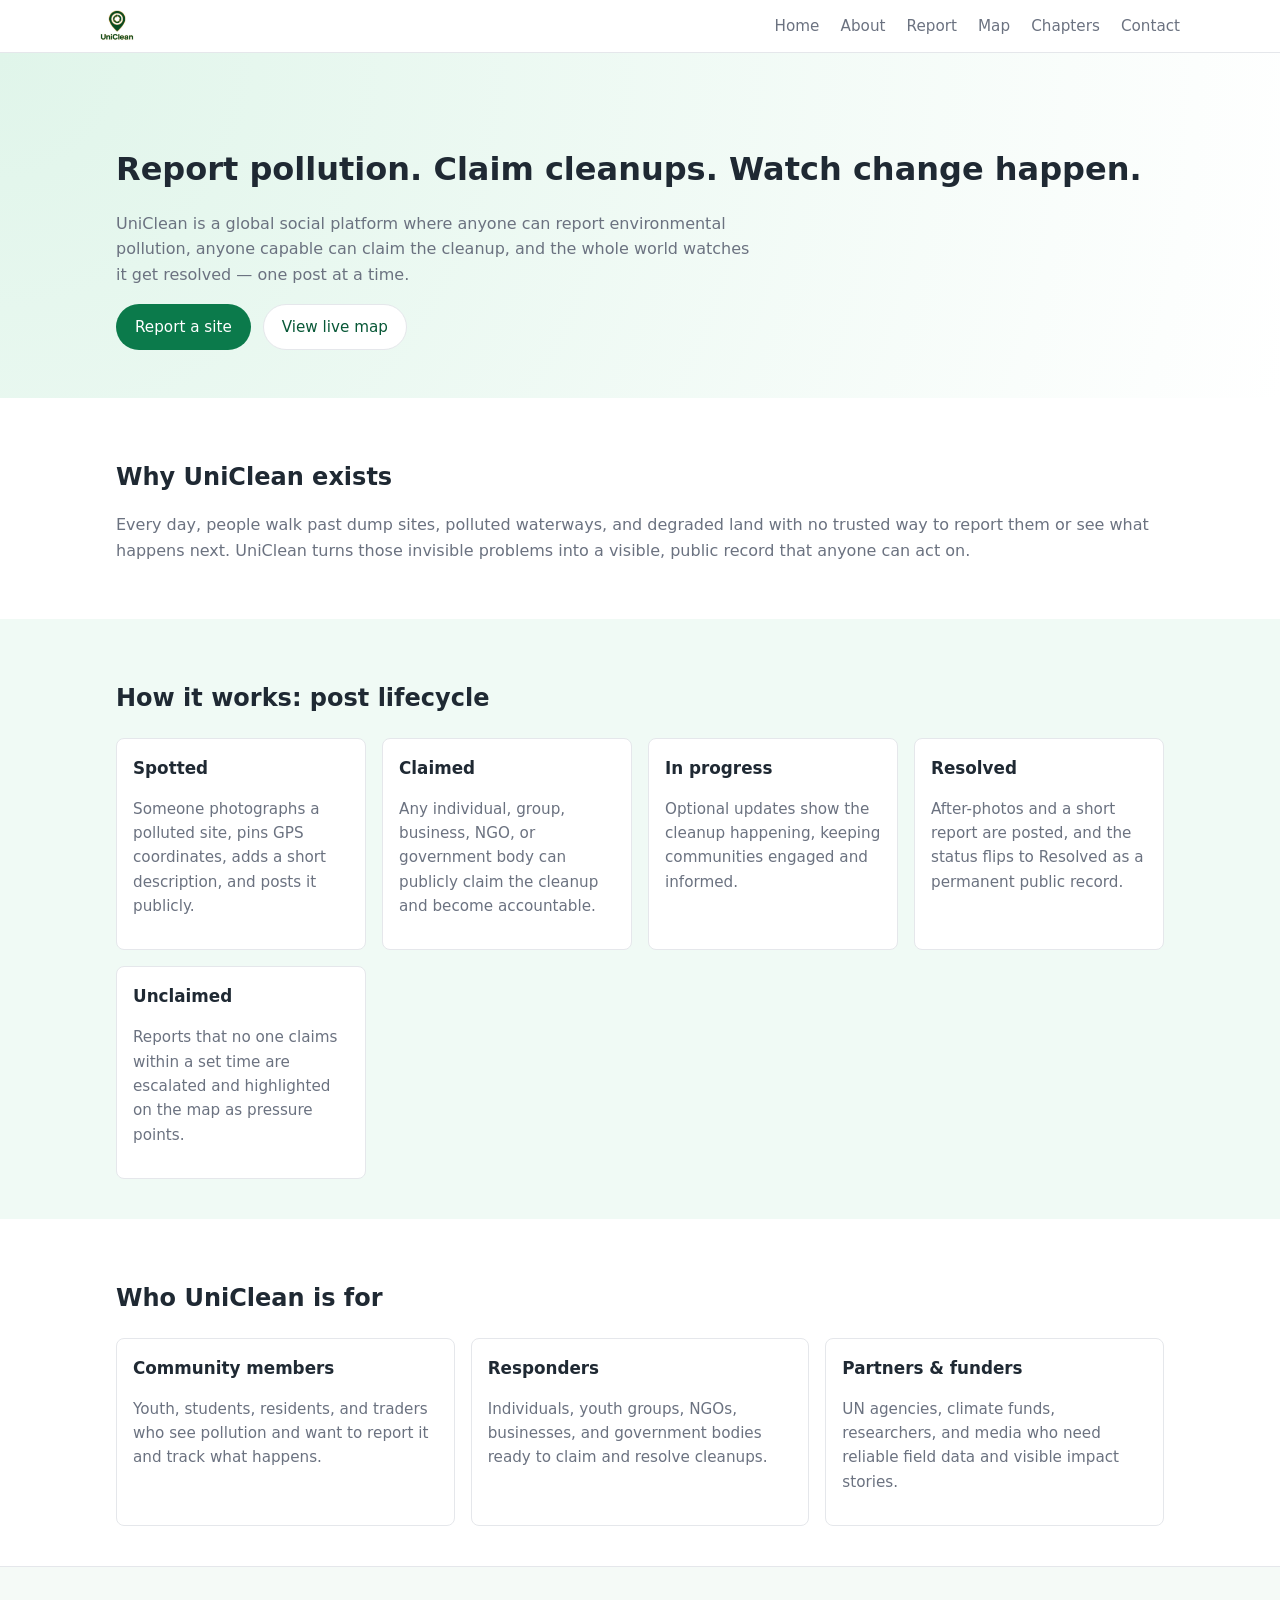
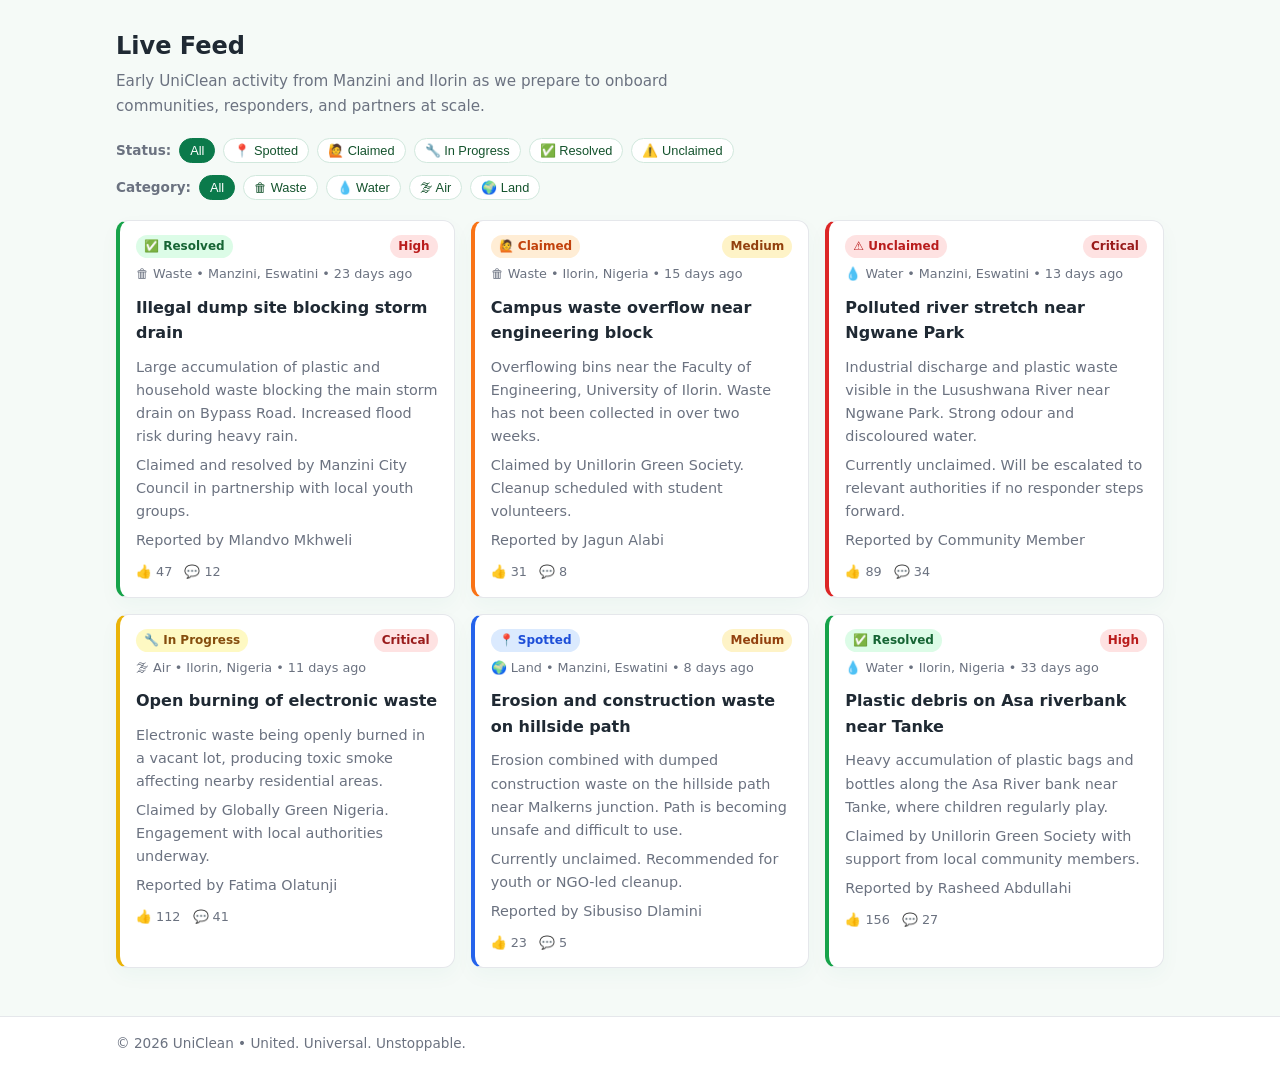
==== commit 3e62b48b: "Update index.html" ====
--- a/index.html
+++ b/index.html
@@ -14,10 +14,10 @@
 </a>
     <nav>
   <a href="index.html">Home</a>
+  <a href="about.html">About</a>    
   <a href="report.html">Report</a>
   <a href="map.html">Map</a>
   <a href="chapters.html">Chapters</a>
-  <a href="about.html">About</a>
   <a href="contact.html">Contact</a>
 </nav>
   </div>
--- a/styles.css
+++ b/styles.css
@@ -58,6 +58,7 @@
   color: var(--primary-dark);
   text-decoration: none;
 }
+
 .logo span {
   margin-left: 8px;
 }
@@ -205,7 +206,7 @@
   color: var(--muted);
 }
 
-/* Responsive */
+/* Responsive (global) */
 
 @media (max-width: 640px) {
   .nav-content {
@@ -227,157 +228,230 @@
     font-size: 1.6rem;
   }
 }
-/* Live feed */
-
-.feed-filters {
+
+/* UniClean Live Feed (chip filters + cards) */
+
+.uc-section {
+  padding: 40px 0 48px;
+  background: #f5faf7;
+  border-top: 1px solid var(--border);
+}
+
+.uc-section-header h2 {
+  font-size: 1.5rem;
+  margin-bottom: 4px;
+}
+
+.uc-section-header p {
+  margin: 0;
+  color: var(--muted);
+  max-width: 640px;
+  font-size: 0.95rem;
+}
+
+.uc-filters {
+  margin-top: 20px;
+  display: flex;
+  flex-direction: column;
+  gap: 12px;
+}
+
+.uc-filter-group {
   display: flex;
   flex-wrap: wrap;
-  gap: 12px;
+  gap: 8px;
   align-items: center;
-  margin: 20px 0;
-}
-
-.filter-group {
+}
+
+.uc-filter-label {
+  font-size: 0.85rem;
+  font-weight: 600;
+  color: var(--muted);
+}
+
+/* Chips */
+
+.uc-chip {
+  border: 1px solid #d1e8dd;
+  background: #ffffff;
+  color: #14532d;
+  border-radius: 999px;
+  padding: 4px 10px;
+  font-size: 0.8rem;
+  cursor: pointer;
+  transition: background 0.15s, color 0.15s, border-color 0.15s;
+}
+
+.uc-chip:hover {
+  background: #e5f4ec;
+}
+
+.uc-chip-active {
+  background: #0b7a4b;
+  border-color: #0b7a4b;
+  color: #ffffff;
+}
+
+/* Feed layout */
+
+.uc-feed {
+  margin-top: 20px;
+  display: grid;
+  grid-template-columns: repeat(auto-fit, minmax(260px, 1fr));
+  gap: 16px;
+}
+
+.uc-card {
+  background: #ffffff;
+  border-radius: 12px;
+  border: 1px solid var(--border);
+  padding: 14px 16px;
+  display: flex;
+  flex-direction: column;
+  gap: 6px;
+  box-shadow: 0 8px 20px rgba(15, 118, 110, 0.04);
+}
+
+/* Status-specific borders / accents */
+
+.uc-card-resolved {
+  border-left: 4px solid #16a34a;
+}
+
+.uc-card-claimed {
+  border-left: 4px solid #f97316;
+}
+
+.uc-card-unclaimed {
+  border-left: 4px solid #dc2626;
+}
+
+.uc-card-progress {
+  border-left: 4px solid #eab308;
+}
+
+.uc-card-spotted {
+  border-left: 4px solid #2563eb;
+}
+
+/* Card header */
+
+.uc-card-status {
   display: flex;
   align-items: center;
-  gap: 6px;
-  font-size: 0.9rem;
-}
-
-.filter-group label {
-  color: var(--muted);
-}
-
-.filter-group select {
-  padding: 6px 12px;
-  border-radius: 999px;
-  border: 1px solid var(--border);
-  background: #ffffff;
-  font-size: 0.9rem;
-}
-
-.feed-refresh {
-  padding-inline: 14px;
-  font-size: 0.9rem;
-}
-
-.feed-list {
-  display: flex;
-  flex-direction: column;
-  gap: 14px;
-}
-
-.feed-item {
-  border-radius: 12px;
-  padding: 14px 16px;
-  background: linear-gradient(135deg, #f9fafb, #f0f9ff);
-  border: 1px solid rgba(15, 118, 110, 0.08);
-  box-shadow: 0 2px 6px rgba(15, 23, 42, 0.05);
-}
-
-.feed-top {
-  display: flex;
   justify-content: space-between;
-  align-items: center;
   gap: 8px;
-  margin-bottom: 6px;
-}
-
-.feed-badges {
-  display: flex;
-  flex-wrap: wrap;
-  gap: 6px;
-}
-
-/* Badges */
-
-.badge {
-  display: inline-flex;
-  align-items: center;
-  padding: 2px 10px;
+  font-size: 0.8rem;
+}
+
+/* Status pill */
+
+.uc-status-pill {
+  padding: 2px 8px;
   border-radius: 999px;
   font-size: 0.75rem;
-  font-weight: 500;
-  border: 1px solid transparent;
-}
-
-.badge.status.spotted {
-  background: #eff6ff;
+  font-weight: 600;
+}
+
+.uc-status-resolved {
+  background: #dcfce7;
+  color: #166534;
+}
+
+.uc-status-claimed {
+  background: #ffedd5;
+  color: #c2410c;
+}
+
+.uc-status-unclaimed {
+  background: #fee2e2;
+  color: #b91c1c;
+}
+
+.uc-status-progress {
+  background: #fef9c3;
+  color: #854d0e;
+}
+
+.uc-status-spotted {
+  background: #dbeafe;
   color: #1d4ed8;
-  border-color: #bfdbfe;
-}
-
-.badge.status.claimed {
-  background: #fff7ed;
-  color: #c2410c;
-  border-color: #fed7aa;
-}
-
-.badge.status.in-progress {
-  background: #fefce8;
-  color: #854d0e;
-  border-color: #fef08a;
-}
-
-.badge.status.resolved {
-  background: #ecfdf5;
-  color: #15803d;
-  border-color: #bbf7d0;
-}
-
-.badge.status.unclaimed {
-  background: #fef2f2;
+}
+
+/* Severity pill */
+
+.uc-pill {
+  padding: 2px 8px;
+  border-radius: 999px;
+  font-size: 0.75rem;
+  font-weight: 600;
+}
+
+.uc-pill-high {
+  background: #fee2e2;
   color: #b91c1c;
-  border-color: #fecaca;
-}
-
-.badge.category {
-  background: #0f172a;
-  color: #e5e7eb;
-}
-
-.badge.severity {
-  background: #0f172a;
-  color: #e5e7eb;
-}
-
-.severity-low {
-  background: #ecfdf5;
-  color: #166534;
-  border-color: #bbf7d0;
-}
-
-.severity-medium {
-  background: #fefce8;
-  color: #854d0e;
-  border-color: #facc15;
-}
-
-.severity-high {
-  background: #fef2f2;
-  color: #b91c1c;
-  border-color: #fecaca;
-}
-
-/* Text */
-
-.feed-meta {
+}
+
+.uc-pill-medium {
+  background: #fef3c7;
+  color: #92400e;
+}
+
+.uc-pill-critical {
+  background: #fee2e2;
+  color: #991b1b;
+}
+
+/* Meta and text */
+
+.uc-card-meta {
+  display: flex;
+  flex-wrap: wrap;
+  gap: 4px;
   font-size: 0.8rem;
   color: var(--muted);
-  margin: 0 0 4px;
-}
-
-.feed-body {
+}
+
+.uc-card h3 {
+  margin: 4px 0;
+  font-size: 1rem;
+}
+
+.uc-card p {
+  margin: 0;
   font-size: 0.9rem;
-  margin: 0;
-}
-
-/* Responsive */
+  color: var(--muted);
+}
+
+.uc-card-detail {
+  font-size: 0.85rem;
+  color: #14532d;
+}
+
+.uc-card-author {
+  font-size: 0.8rem;
+  color: #6b7280;
+}
+
+/* Actions (likes/comments) */
+
+.uc-card-actions {
+  margin-top: 4px;
+  display: flex;
+  gap: 12px;
+  font-size: 0.8rem;
+  color: #6b7280;
+}
+
+/* Responsive for feed */
 
 @media (max-width: 640px) {
-  .feed-top {
-    flex-direction: column;
-    align-items: flex-start;
-    gap: 4px;
-  }
-}
+  .uc-feed {
+    grid-template-columns: 1fr;
+  }
+
+  .uc-card-status {
+    flex-direction: row;
+    justify-content: space-between;
+  }
+}
